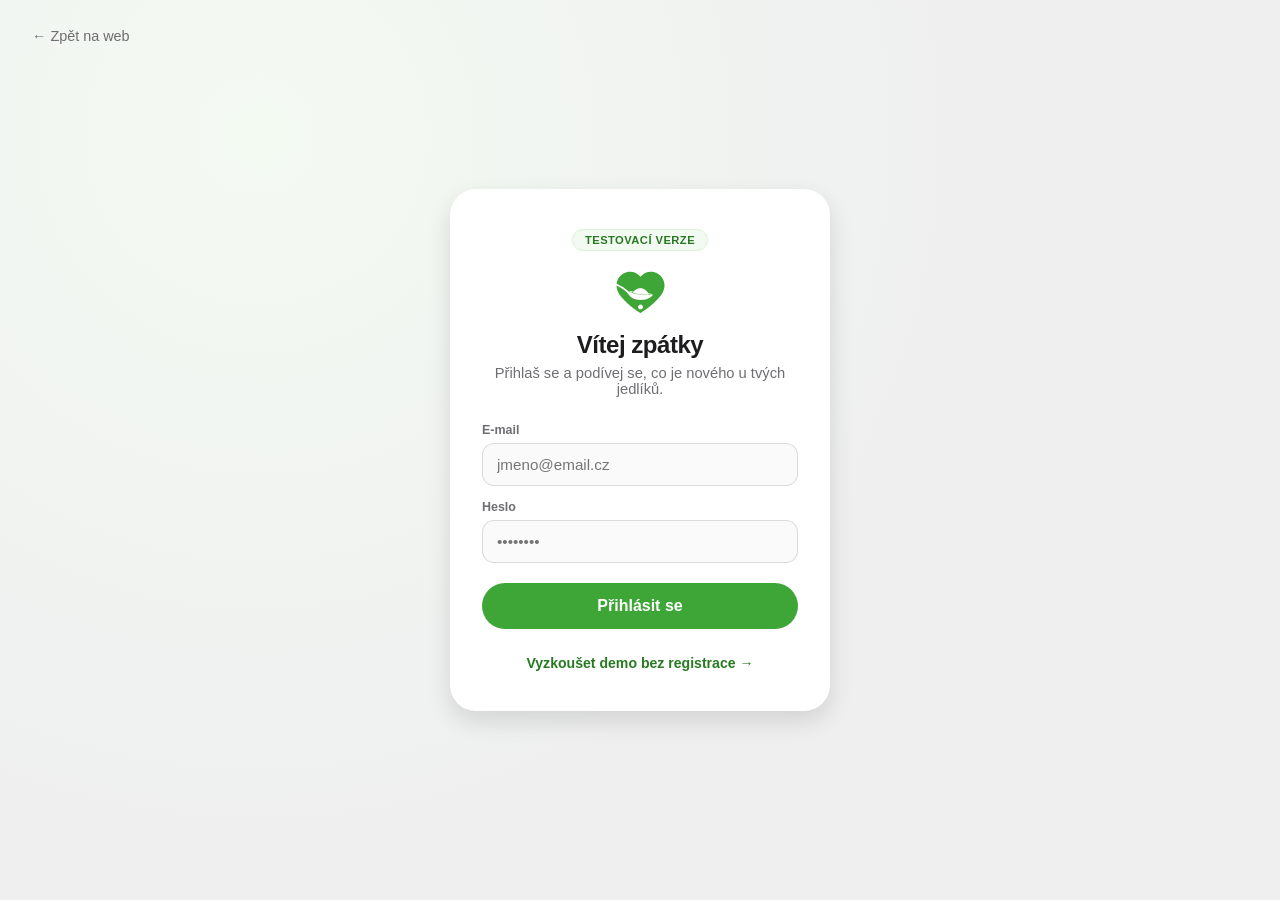
==== app/index.html @ 66dc771c "Add a left rail with Recepty and Kde jíme to the home page On screens 980px and wider, the feed view" ====
<!DOCTYPE html>
<html lang="cs">
<head>
<meta charset="UTF-8">
<meta name="viewport" content="width=device-width, initial-scale=1.0">
<title>viginis app — Demo</title>
<meta name="robots" content="noindex, nofollow">
<link rel="icon" type="image/svg+xml" href="../assets/img/logo-icon.svg">
<link rel="stylesheet" href="style.css?v=15">
</head>
<body>

<!-- ================= LOGIN ================= -->
<div class="login-screen" id="loginScreen">
  <a href="../" class="login-back">← Zpět na web</a>
  <div class="login-card">
    <span class="login-badge">Testovací verze</span>
    <img class="login-logo" src="../assets/img/logo-icon.svg" width="52" height="46" alt="">
    <h1>Vítej zpátky</h1>
    <p class="login-lead">Přihlaš se a podívej se, co je nového u tvých jedlíků.</p>

    <form id="loginForm" class="login-form">
      <label class="login-field">
        <span>E-mail</span>
        <input type="email" name="email" placeholder="jmeno@email.cz" autocomplete="email">
      </label>
      <label class="login-field">
        <span>Heslo</span>
        <input type="password" name="password" placeholder="••••••••" autocomplete="current-password">
      </label>
      <button type="submit" class="btn btn-primary login-submit">Přihlásit se</button>
    </form>

    <button type="button" class="login-demo" id="demoLoginBtn">Vyzkoušet demo bez registrace →</button>
  </div>
</div>

<!-- ================= APP SHELL ================= -->
<div class="app-shell" id="appShell" data-view="feed" hidden>

  <header class="app-top">
    <div class="app-top-inner">
      <div class="app-top-brand">
        <img src="../assets/img/logo-icon.svg" width="24" height="24" alt="">
      </div>

      <label class="search-bar search-bar--top">
        <svg viewBox="0 0 24 24" fill="none"><circle cx="11" cy="11" r="7" stroke="currentColor" stroke-width="1.6"/><path d="M20 20l-3.2-3.2" stroke="currentColor" stroke-width="1.6" stroke-linecap="round"/></svg>
        <input type="text" placeholder="Hledat">
      </label>

      <nav class="app-dock" aria-label="Hlavní navigace appky">
        <button type="button" class="app-nav-btn is-active" data-view="feed" aria-label="Příběhy">
          <svg viewBox="0 0 24 24" fill="none"><path d="M4 11.5L12 4l8 7.5" stroke="currentColor" stroke-width="1.8" stroke-linecap="round" stroke-linejoin="round"/><path d="M6 10v9a1 1 0 0 0 1 1h10a1 1 0 0 0 1-1v-9" stroke="currentColor" stroke-width="1.8" stroke-linejoin="round"/></svg>
          <span class="app-nav-btn-bar"></span>
        </button>
        <button type="button" class="app-nav-btn" data-view="groups" aria-label="Skupiny">
          <svg viewBox="0 0 24 24" fill="none"><circle cx="9" cy="9" r="3.3" stroke="currentColor" stroke-width="1.8"/><circle cx="17" cy="10.5" r="2.6" stroke="currentColor" stroke-width="1.8"/><path d="M2.8 20c0-3.6 2.7-6 6.2-6s6.2 2.4 6.2 6" stroke="currentColor" stroke-width="1.8" stroke-linecap="round"/><path d="M15.5 14.3c2.6.2 4.7 2.3 4.7 5.2" stroke="currentColor" stroke-width="1.8" stroke-linecap="round"/></svg>
          <span class="app-nav-btn-bar"></span>
        </button>
        <button type="button" class="app-nav-btn" data-view="recipes" aria-label="Recepty">
          <svg viewBox="0 0 24 24" fill="none"><path d="M12 6.5c-1.6-1.3-4-2-7-2v13c3 0 5.4.7 7 2 1.6-1.3 4-2 7-2v-13c-3 0-5.4.7-7 2z" stroke="currentColor" stroke-width="1.8" stroke-linejoin="round"/></svg>
          <span class="app-nav-btn-bar"></span>
        </button>
      </nav>

      <div class="app-top-actions">
        <button type="button" class="app-top-icon" id="moreToggle" aria-label="Další" aria-expanded="false">
          <svg viewBox="0 0 24 24" fill="none"><rect x="4" y="4" width="6" height="6" rx="1.5" fill="currentColor"/><rect x="14" y="4" width="6" height="6" rx="1.5" fill="currentColor"/><rect x="4" y="14" width="6" height="6" rx="1.5" fill="currentColor"/><rect x="14" y="14" width="6" height="6" rx="1.5" fill="currentColor"/></svg>
        </button>
        <button type="button" class="app-top-icon" data-view="notifications" aria-label="Oznámení">
          <svg viewBox="0 0 24 24" fill="none"><path d="M12 3.5l2.6 5.6 6.1.7-4.5 4.2 1.2 6-5.4-3-5.4 3 1.2-6-4.5-4.2 6.1-.7z" stroke="currentColor" stroke-width="1.8" stroke-linejoin="round"/></svg>
          <span class="app-top-badge">3</span>
        </button>
        <div class="app-top-profile">
          <button type="button" class="app-top-avatar" id="profileToggle" aria-label="Profil" aria-expanded="false">ZK</button>
          <div class="app-top-dropdown" id="profileDropdown">
            <a href="../">← Zpět na web</a>
            <button type="button" id="logoutBtn">Odhlásit se</button>
          </div>
        </div>
      </div>
    </div>
  </header>

  <aside class="home-side" aria-label="Zkratky">
    <button type="button" class="side-link" data-goto="recipes">
      <span class="side-link-icon"><svg viewBox="0 0 24 24" fill="none"><path d="M12 6.5c-1.6-1.3-4-2-7-2v13c3 0 5.4.7 7 2 1.6-1.3 4-2 7-2v-13c-3 0-5.4.7-7 2z" stroke="currentColor" stroke-width="1.8" stroke-linejoin="round"/></svg></span>
      Recepty
    </button>
    <button type="button" class="side-link" data-goto="map">
      <span class="side-link-icon"><svg viewBox="0 0 24 24" fill="none"><path d="M12 21s-7-4.5-7-11a7 7 0 0 1 14 0c0 6.5-7 11-7 11z" stroke="currentColor" stroke-width="1.8" stroke-linejoin="round"/><circle cx="12" cy="10" r="2.5" stroke="currentColor" stroke-width="1.8"/></svg></span>
      Kde jíme
    </button>
  </aside>

  <main class="app-main">

    <!-- ---------------- PŘÍBĚHY (FEED) ---------------- -->
    <section class="app-view is-active" data-view="feed" aria-label="Příběhy">

      <article class="post">
        <header class="post-head">
          <span class="avatar" style="--h:150">FV</span>
          <div class="post-head-info">
            <strong>František Vopěnka</strong>
            <div class="post-stars" aria-hidden="true">★★★★<span class="dim">★</span></div>
          </div>
          <span class="post-meta">
            <span class="post-time">včera 17:39</span>
            <span class="post-tag">večeře</span>
          </span>
        </header>
        <div class="post-ai-lines">
          <p><span class="ai-badge">AI</span> Na talíři jsou dva smažené rybí filety s bramborovou kaší posypanou petrželkou.</p>
          <p><span class="ai-badge">AI</span> Řecký salát s cherry rajčaty, okurkou, paprikou, červenou cibulí a fetou.</p>
        </div>
        <div class="post-photos">
          <img src="../assets/img/jidlo_3.webp" alt="Smažené rybí filety s bramborovou kaší">
          <img src="../assets/img/jidlo_6.webp" alt="Řecký salát s cherry rajčaty a fetou">
        </div>
        <div class="post-hashtags">
          <span>#doma</span>
          <span>#práce</span>
        </div>
        <footer class="post-foot">
          <div class="post-reactions">
            <button type="button" class="react-btn" data-react="like" aria-label="Líbí se mi">👍</button>
            <button type="button" class="react-btn" data-react="love" aria-label="Miluji to">❤️</button>
            <button type="button" class="react-btn" data-react="smile" aria-label="Skvělé">🙂</button>
          </div>
          <div class="post-stars" aria-hidden="true">★★★★<span class="dim">★</span></div>
          <span class="post-comment-link">bez komentáře</span>
        </footer>
      </article>

      <article class="post">
        <header class="post-head">
          <span class="avatar" style="--h:20">ZK</span>
          <div class="post-head-info">
            <strong>Zdeněk Kolařík</strong>
            <div class="post-stars" aria-hidden="true">★★★★★</div>
          </div>
          <span class="post-meta">
            <span class="post-time">dnes 12:10</span>
            <span class="post-tag">oběd</span>
          </span>
        </header>
        <div class="post-ai-lines">
          <p><span class="ai-badge">AI</span> Salát s pečenou řepou, pomerančem, vepřovou panenkou a fetou.</p>
        </div>
        <div class="post-photos post-photos--single">
          <img src="../assets/img/jidlo_1.webp" alt="Salát s pečenou řepou, pomerančem, vepřovou panenkou a fetou">
        </div>
        <div class="post-hashtags">
          <span>#oběd</span>
          <span>#zdravě</span>
        </div>
        <footer class="post-foot">
          <div class="post-reactions">
            <button type="button" class="react-btn" data-react="like" aria-label="Líbí se mi">👍</button>
            <button type="button" class="react-btn" data-react="love" aria-label="Miluji to">❤️</button>
            <button type="button" class="react-btn" data-react="smile" aria-label="Skvělé">🙂</button>
          </div>
          <div class="post-stars" aria-hidden="true">★★★★★</div>
          <span class="post-comment-link">2 komentáře</span>
        </footer>
      </article>

      <article class="post">
        <header class="post-head">
          <span class="avatar" style="--h:280">AO</span>
          <div class="post-head-info">
            <strong>Alena Oulická</strong>
            <div class="post-stars" aria-hidden="true">★★★★<span class="dim">★</span></div>
          </div>
          <span class="post-meta">
            <span class="post-time">dnes 09:22</span>
            <span class="post-tag">snídaně</span>
          </span>
        </header>
        <div class="post-ai-lines">
          <p><span class="ai-badge">AI</span> Ovesná kaše s čerstvým ovocem a medem.</p>
        </div>
        <div class="post-photos post-photos--single">
          <img src="../assets/img/jidlo_7.webp" alt="Snídaně s vejcem a houbami">
        </div>
        <footer class="post-foot">
          <div class="post-reactions">
            <button type="button" class="react-btn" data-react="like" aria-label="Líbí se mi">👍</button>
            <button type="button" class="react-btn" data-react="love" aria-label="Miluji to">❤️</button>
            <button type="button" class="react-btn" data-react="smile" aria-label="Skvělé">🙂</button>
          </div>
          <div class="post-stars" aria-hidden="true">★★★★<span class="dim">★</span></div>
          <span class="post-comment-link">1 komentář</span>
        </footer>
      </article>

    </section>

    <!-- ---------------- SKUPINY ---------------- -->
    <section class="app-view" data-view="groups" aria-label="Skupiny">

      <div class="subtabs" data-subtabs="groups">
        <button type="button" class="subtab is-active" data-subtab="discover">Objevit</button>
        <button type="button" class="subtab" data-subtab="mine">Moje skupiny</button>
        <button type="button" class="subtab" data-subtab="following">Sleduji</button>
        <button type="button" class="subtab" data-subtab="invites">Pozvánky</button>
      </div>

      <label class="search-bar">
        <svg viewBox="0 0 24 24" fill="none"><circle cx="11" cy="11" r="7" stroke="currentColor" stroke-width="1.6"/><path d="M20 20l-3.2-3.2" stroke="currentColor" stroke-width="1.6" stroke-linecap="round"/></svg>
        <input type="text" placeholder="Hledat">
      </label>

      <div class="group-grid">
        <a href="#" class="group-card" style="--from:#8FD3C7; --to:#4E9F8C;">
          <span class="group-card-title">Dubeč crew</span>
        </a>
        <a href="#" class="group-card" style="--from:#1F3A5F; --to:#0E1F33;">
          <span class="group-card-title">Vývoj</span>
        </a>
      </div>

      <h2 class="section-title">Návrhy skupin<a href="#" class="section-title-link">Zobrazit vše</a></h2>
      <div class="suggest-card" style="--from:#7FC1F0; --to:#F2C94C;">
        <div class="suggest-card-body">
          <strong>Adamová jablka</strong>
          <span><svg viewBox="0 0 24 24" fill="none" width="14" height="14"><circle cx="12" cy="8" r="3.5" stroke="currentColor" stroke-width="1.6"/><path d="M4.5 20c0-4 3.4-6.8 7.5-6.8s7.5 2.8 7.5 6.8" stroke="currentColor" stroke-width="1.6" stroke-linecap="round"/></svg> 3 členové</span>
        </div>
        <div class="suggest-card-actions">
          <button type="button" class="btn btn-secondary btn-xs">Sledovat</button>
          <button type="button" class="btn btn-primary btn-xs">Žádost</button>
        </div>
      </div>

    </section>

    <!-- ---------------- OZNÁMENÍ ---------------- -->
    <section class="app-view" data-view="notifications" aria-label="Oznámení">

      <div class="subtabs">
        <button type="button" class="subtab" data-subtab="all">Vše</button>
        <button type="button" class="subtab is-active" data-subtab="posts">Příspěvky</button>
      </div>

      <ul class="notif-list">
        <li class="notif-item">
          <span class="avatar" style="--h:150">FV</span>
          <div class="notif-body">
            <strong>František Vopěnka</strong>
            <span class="notif-time">včera 17:39</span>
            <span class="notif-text">Přidal novou fotku jídla</span>
          </div>
          <img class="notif-thumb" src="../assets/img/jidlo_6.webp" alt="">
        </li>
        <li class="notif-item">
          <span class="avatar" style="--h:20">ZK</span>
          <div class="notif-body">
            <strong>Zdeněk Kolařík</strong>
            <span class="notif-time">dnes 12:10</span>
            <span class="notif-text">Ohodnotil tvůj recept</span>
          </div>
          <img class="notif-thumb" src="../assets/img/jidlo_1.webp" alt="">
        </li>
        <li class="notif-item">
          <span class="avatar" style="--h:280">AO</span>
          <div class="notif-body">
            <strong>Alena Oulická</strong>
            <span class="notif-time">dnes 09:22</span>
            <span class="notif-text">Okomentovala tvůj příspěvek</span>
          </div>
          <img class="notif-thumb" src="../assets/img/jidlo_7.webp" alt="">
        </li>
      </ul>

    </section>

    <!-- ---------------- RECEPTY ---------------- -->
    <section class="app-view" data-view="recipes" aria-label="Recepty">

      <div class="subtabs">
        <button type="button" class="subtab is-active" data-subtab="categories">Kategorie</button>
        <button type="button" class="subtab" data-subtab="discover">Objevit recepty</button>
        <button type="button" class="subtab" data-subtab="favorites">Oblíbené</button>
      </div>

      <label class="search-bar">
        <svg viewBox="0 0 24 24" fill="none"><circle cx="11" cy="11" r="7" stroke="currentColor" stroke-width="1.6"/><path d="M20 20l-3.2-3.2" stroke="currentColor" stroke-width="1.6" stroke-linecap="round"/></svg>
        <input type="text" placeholder="Hledat recepty">
        <span class="search-bar-filter"><svg viewBox="0 0 24 24" fill="none" width="16" height="16"><path d="M4 6h16M8 12h8M11 18h2" stroke="currentColor" stroke-width="1.6" stroke-linecap="round"/></svg></span>
      </label>

      <h2 class="section-title">Dnešní výběr</h2>
      <div class="recipe-feature">
        <img src="../assets/img/jidlo_8.webp" alt="Pečené kotlety s jablky a brusinkami">
        <div class="recipe-feature-body">
          <strong>Kotlety s jablky</strong>
          <span>320 kcal · 25 min</span>
          <div class="post-stars" aria-hidden="true"><span class="dim">★★★★★</span> (0×)</div>
        </div>
        <button type="button" class="recipe-bookmark" aria-label="Uložit recept">
          <svg viewBox="0 0 24 24" fill="none"><path d="M6 3.5h12v17l-6-4-6 4v-17z" stroke="currentColor" stroke-width="1.6" stroke-linejoin="round"/></svg>
        </button>
      </div>

      <h2 class="section-title">Recepty podle kategorií</h2>
      <div class="cat-grid">
        <a href="#" class="cat-card">
          <img src="../assets/img/jidlo_9.webp" alt="">
          <span class="cat-card-label">Svačina<small>4</small></span>
        </a>
        <a href="#" class="cat-card">
          <img src="../assets/img/jidlo_7.webp" alt="">
          <span class="cat-card-label">Snídaně<small>224</small></span>
        </a>
        <a href="#" class="cat-card">
          <img src="../assets/img/jidlo_4.webp" alt="">
          <span class="cat-card-label">Oběd<small>318</small></span>
        </a>
        <a href="#" class="cat-card">
          <img src="../assets/img/jidlo_3.webp" alt="">
          <span class="cat-card-label">Večeře<small>276</small></span>
        </a>
      </div>

    </section>

    <!-- ---------------- KDE JÍME (MAPA) ---------------- -->
    <section class="app-view" data-view="map" aria-label="Kde jíme">
      <div class="map-mock">
        <div class="map-mock-controls">
          <button type="button" class="map-ctrl" aria-label="Filtry"><svg viewBox="0 0 24 24" fill="none"><path d="M4 6h16M8 12h8M11 18h2" stroke="currentColor" stroke-width="1.6" stroke-linecap="round"/></svg></button>
          <button type="button" class="map-ctrl" aria-label="Vrstvy"><svg viewBox="0 0 24 24" fill="none"><path d="M12 3l9 5-9 5-9-5 9-5z" stroke="currentColor" stroke-width="1.6" stroke-linejoin="round"/><path d="M3 13l9 5 9-5" stroke="currentColor" stroke-width="1.6" stroke-linejoin="round"/></svg></button>
          <button type="button" class="map-ctrl" aria-label="Profil"><svg viewBox="0 0 24 24" fill="none"><circle cx="12" cy="8" r="3.5" stroke="currentColor" stroke-width="1.6"/><path d="M4.5 20c0-4 3.4-6.8 7.5-6.8s7.5 2.8 7.5 6.8" stroke="currentColor" stroke-width="1.6" stroke-linecap="round"/></svg></button>
        </div>
        <div class="map-pin" style="top:20%; left:12%;">
          <img src="../assets/img/jidlo_1.webp" alt="">
          <span class="map-pin-badge">FV</span>
        </div>
        <div class="map-pin map-pin--lg" style="top:46%; left:52%;">
          <img src="../assets/img/jidlo_3.webp" alt="">
          <span class="map-pin-badge map-pin-badge--count">26</span>
        </div>
        <div class="map-pin" style="top:44%; left:78%;">
          <img src="../assets/img/jidlo_8.webp" alt="">
          <span class="map-pin-badge map-pin-badge--count">6</span>
        </div>
        <div class="map-pin" style="top:62%; left:28%;">
          <img src="../assets/img/jidlo_9.webp" alt="">
          <span class="map-pin-badge map-pin-badge--count">2</span>
        </div>
      </div>
    </section>

    <!-- ---------------- KATEGORIE ---------------- -->
    <section class="app-view" data-view="categories" aria-label="Kategorie">
      <h2 class="section-title">Všechny kategorie</h2>
      <div class="cat-grid">
        <a href="#" class="cat-card"><img src="../assets/img/jidlo_9.webp" alt=""><span class="cat-card-label">Svačina<small>4</small></span></a>
        <a href="#" class="cat-card"><img src="../assets/img/jidlo_7.webp" alt=""><span class="cat-card-label">Snídaně<small>224</small></span></a>
        <a href="#" class="cat-card"><img src="../assets/img/jidlo_4.webp" alt=""><span class="cat-card-label">Oběd<small>318</small></span></a>
        <a href="#" class="cat-card"><img src="../assets/img/jidlo_3.webp" alt=""><span class="cat-card-label">Večeře<small>276</small></span></a>
        <a href="#" class="cat-card"><img src="../assets/img/jidlo_2.webp" alt=""><span class="cat-card-label">Street food<small>92</small></span></a>
        <a href="#" class="cat-card"><img src="../assets/img/jidlo_6.webp" alt=""><span class="cat-card-label">Saláty<small>140</small></span></a>
      </div>
    </section>

    <!-- ---------------- NÁKUPNÍ SEZNAM ---------------- -->
    <section class="app-view" data-view="shopping" aria-label="Nákupní seznam">
      <h2 class="section-title">Nákupní seznam</h2>
      <ul class="check-list">
        <li class="check-item"><label><input type="checkbox"><span>Losos</span></label><em>1 ks</em></li>
        <li class="check-item"><label><input type="checkbox"><span>Špenát</span></label><em>150 g</em></li>
        <li class="check-item"><label><input type="checkbox" checked><span>Citrón</span></label><em>2 ks</em></li>
        <li class="check-item"><label><input type="checkbox"><span>Cherry rajčata</span></label><em>250 g</em></li>
        <li class="check-item"><label><input type="checkbox" checked><span>Feta</span></label><em>200 g</em></li>
      </ul>
    </section>

    <!-- ---------------- SOUKROMÍ ---------------- -->
    <section class="app-view" data-view="privacy" aria-label="Soukromí">
      <h2 class="section-title">Soukromí</h2>
      <ul class="settings-list">
        <li><span>Kdo vidí moje příspěvky</span><em>Přátelé</em></li>
        <li><span>Kdo mě může pozvat do skupiny</span><em>Všichni</em></li>
        <li><span>Zobrazovat polohu u příspěvků</span><em>Zapnuto</em></li>
        <li><span>Blokovaní uživatelé</span><em>0</em></li>
      </ul>
    </section>

  </main>

  <!-- ---------------- MORE DRAWER ---------------- -->
  <div class="drawer-backdrop" id="drawerBackdrop"></div>
  <div class="more-drawer" id="moreDrawer">
    <label class="search-bar search-bar--drawer">
      <svg viewBox="0 0 24 24" fill="none"><circle cx="11" cy="11" r="7" stroke="currentColor" stroke-width="1.6"/><path d="M20 20l-3.2-3.2" stroke="currentColor" stroke-width="1.6" stroke-linecap="round"/></svg>
      <input type="text" placeholder="Hledat na viginis">
    </label>
    <a href="#" class="drawer-profile">
      <span class="drawer-profile-avatar"><img src="../assets/img/logo-icon.svg" alt=""></span>
      <strong>Zdeněk Kolařík</strong>
      <svg viewBox="0 0 24 24" fill="none" width="18" height="18"><path d="M9 5l7 7-7 7" stroke="currentColor" stroke-width="1.8" stroke-linecap="round" stroke-linejoin="round"/></svg>
    </a>
    <div class="drawer-grid">
      <button type="button" class="drawer-tile" data-goto="recipes">
        <span class="drawer-tile-icon"><svg viewBox="0 0 24 24" fill="none"><path d="M12 6.5c-1.6-1.3-4-2-7-2v13c3 0 5.4.7 7 2 1.6-1.3 4-2 7-2v-13c-3 0-5.4.7-7 2z" stroke="currentColor" stroke-width="1.6" stroke-linejoin="round"/></svg></span>
        Recepty
      </button>
      <button type="button" class="drawer-tile" data-goto="shopping">
        <span class="drawer-tile-icon">
          <svg viewBox="0 0 24 24" fill="none"><path d="M4 5h2l1.7 10.2a2 2 0 0 0 2 1.8h7.6a2 2 0 0 0 2-1.6L20.5 8H7" stroke="currentColor" stroke-width="1.6" stroke-linecap="round" stroke-linejoin="round"/><circle cx="9.5" cy="20" r="1.3" fill="currentColor" stroke="none"/><circle cx="17" cy="20" r="1.3" fill="currentColor" stroke="none"/></svg>
          <span class="drawer-tile-badge">2</span>
        </span>
        Nákupní seznam
      </button>
      <button type="button" class="drawer-tile" data-goto="categories">
        <span class="drawer-tile-icon"><svg viewBox="0 0 24 24" fill="none"><rect x="3" y="9.5" width="18" height="11" rx="1.5" stroke="currentColor" stroke-width="1.6"/><path d="M3 9.5l3.5-5h11l3.5 5" stroke="currentColor" stroke-width="1.6" stroke-linejoin="round"/></svg></span>
        Kategorie
      </button>
      <button type="button" class="drawer-tile" data-goto="map">
        <span class="drawer-tile-icon"><svg viewBox="0 0 24 24" fill="none"><path d="M12 21s-7-4.5-7-11a7 7 0 0 1 14 0c0 6.5-7 11-7 11z" stroke="currentColor" stroke-width="1.6" stroke-linejoin="round"/><circle cx="12" cy="10" r="2.5" stroke="currentColor" stroke-width="1.6"/></svg></span>
        Kde jíme
      </button>
      <button type="button" class="drawer-tile" data-goto="privacy">
        <span class="drawer-tile-icon"><svg viewBox="0 0 24 24" fill="none"><rect x="5" y="11" width="14" height="9" rx="1.5" stroke="currentColor" stroke-width="1.6"/><path d="M8 11V8a4 4 0 0 1 8 0" stroke="currentColor" stroke-width="1.6" stroke-linecap="round"/></svg></span>
        Soukromí
      </button>
      <a href="#" class="drawer-tile drawer-tile--plan">
        <span class="drawer-tile-icon"><svg viewBox="0 0 24 24" fill="none"><path d="M12 2l3 5h5l-4 4 1.5 7L12 15l-5.5 3L8 11 4 7h5l3-5z" stroke="currentColor" stroke-width="1.4" stroke-linejoin="round"/></svg></span>
        <strong>Roční plán</strong>
        automaticky se obnovuje
      </a>
    </div>
  </div>

  <div class="toast" id="toast"></div>

</div>

<script src="main.js?v=5"></script>
</body>
</html>
---- app/style.css ----
/* =========================================================
   viginis app — testovací web-app nadstavba (demo)
   Sdílí brand paletu s hlavním webem (assets/css/style.css).
   ========================================================= */

:root{
  --brand: #3EA636;
  --brand-600: #349A2C;
  --brand-700: #277A21;
  --brand-900: #163A14;
  --brand-light: #DBEFDA;
  --brand-tint: #F3FAF2;

  --ink: #1D1D1F;
  --ink-soft: #333335;
  --ink-muted: #6E6E73;
  --ink-faint: #86868B;

  --app-bg: #EFEFF0;
  --surface: #FFFFFF;

  --radius-sm: 12px;
  --radius-md: 18px;
  --radius-lg: 26px;
  --radius-pill: 980px;

  --shadow-sm: 0 1px 3px rgba(0,0,0,.08);
  --shadow-md: 0 10px 24px rgba(0,0,0,.12);

  --font-sans: -apple-system, BlinkMacSystemFont, "SF Pro Display", "SF Pro Text", "Segoe UI", Roboto, Helvetica, Arial, sans-serif;
}

*, *::before, *::after{ box-sizing: border-box; }
[hidden]{ display: none !important; }
html{ -webkit-text-size-adjust: 100%; }
body{
  margin: 0;
  font-family: var(--font-sans);
  color: var(--ink-soft);
  background: var(--app-bg);
  -webkit-font-smoothing: antialiased;
}
img{ max-width: 100%; display: block; }
button{ font: inherit; }
input{ font: inherit; }
ul{ list-style: none; margin: 0; padding: 0; }
a{ color: inherit; text-decoration: none; }

/* ---------- shared buttons ---------- */
.btn{
  display: inline-flex;
  align-items: center;
  justify-content: center;
  gap: 8px;
  font-weight: 600;
  padding: 13px 22px;
  border-radius: var(--radius-pill);
  border: 1px solid transparent;
  cursor: pointer;
  transition: transform .15s ease, background .15s ease, border-color .15s ease;
}
.btn-primary{ background: var(--brand); color: #fff; }
.btn-primary:hover{ background: var(--brand-600); }
.btn-secondary{ background: #fff; color: var(--brand-700); border-color: var(--brand-light); }
.btn-secondary:hover{ background: var(--brand-tint); }
.btn-xs{ padding: 7px 16px; font-size: .82rem; }
.btn:active{ transform: scale(.97); }

/* =========================================================
   LOGIN
   ========================================================= */
.login-screen{
  min-height: 100vh;
  min-height: 100dvh;
  display: flex;
  align-items: center;
  justify-content: center;
  padding: 24px;
  background: radial-gradient(circle at 20% 15%, var(--brand-tint), var(--app-bg) 55%);
  position: relative;
}
.login-back{
  position: absolute;
  top: 20px;
  left: 20px;
  font-size: .9rem;
  color: var(--ink-muted);
  padding: 8px 12px;
}
.login-back:hover{ color: var(--brand-700); }
.login-card{
  width: 100%;
  max-width: 380px;
  background: var(--surface);
  border-radius: var(--radius-lg);
  box-shadow: var(--shadow-md);
  padding: 40px 32px 32px;
  text-align: center;
}
.login-badge{
  display: inline-block;
  font-size: .7rem;
  font-weight: 700;
  letter-spacing: .04em;
  text-transform: uppercase;
  color: var(--brand-700);
  background: var(--brand-tint);
  border: 1px solid var(--brand-light);
  border-radius: var(--radius-pill);
  padding: 4px 12px;
  margin-bottom: 18px;
}
.login-logo{ display: block; margin: 0 auto 16px; }
.login-card h1{ font-size: 1.5rem; font-weight: 700; letter-spacing: -.02em; margin: 0 0 6px; color: var(--ink); }
.login-lead{ color: var(--ink-muted); font-size: .92rem; margin: 0 0 26px; }
.login-form{ display: flex; flex-direction: column; gap: 14px; text-align: left; }
.login-field{ display: flex; flex-direction: column; gap: 6px; }
.login-field span{ font-size: .78rem; font-weight: 600; color: var(--ink-muted); }
.login-field input{
  border: 1px solid rgba(0,0,0,.12);
  border-radius: var(--radius-sm);
  padding: 12px 14px;
  font-size: .95rem;
  background: #FAFAFA;
  outline: none;
  transition: border-color .15s ease, background .15s ease;
}
.login-field input:focus{ border-color: var(--brand); background: #fff; }
.login-submit{ width: 100%; margin-top: 6px; padding: 13px; }
.login-demo{
  display: block;
  width: 100%;
  margin-top: 18px;
  background: none;
  border: none;
  color: var(--brand-700);
  font-weight: 600;
  font-size: .88rem;
  cursor: pointer;
  padding: 8px;
}
.login-demo:hover{ text-decoration: underline; }

/* =========================================================
   APP SHELL
   ========================================================= */
.app-shell{
  min-height: 100vh;
  min-height: 100dvh;
  display: flex;
  flex-direction: column;
}

.app-top{
  position: sticky;
  top: 0;
  z-index: 40;
  min-height: 64px;
  flex-shrink: 0;
  padding: 10px 16px;
  background: rgba(255,255,255,.85);
  backdrop-filter: blur(20px) saturate(180%);
  border-bottom: 1px solid rgba(0,0,0,.05);
}
.app-top-inner{
  max-width: 720px;
  margin: 0 auto;
  display: flex;
  align-items: center;
  gap: 14px;
}
.app-top-brand{ display: flex; align-items: center; flex-shrink: 0; opacity: .9; }

.search-bar--top{
  flex: 1 1 auto;
  min-width: 0;
  max-width: 300px;
  margin: 0;
  padding: 9px 14px;
  background: var(--app-bg);
  border: 1px solid transparent;
  color: var(--ink-faint);
  transition: background .15s ease, border-color .15s ease, box-shadow .15s ease;
}
.search-bar--top:hover{ background: #E6E6E8; }
.search-bar--top:focus-within{ background: var(--surface); border-color: var(--brand); box-shadow: 0 0 0 3px var(--brand-tint); }
.search-bar--top svg{ width: 16px; height: 16px; }
.search-bar--top input{ font-size: .85rem; }

/* ---------- dock, relocated into the top bar ---------- */
.app-dock{
  display: flex;
  align-items: center;
  gap: 6px;
  flex-shrink: 0;
}

.app-top-actions{ display: flex; align-items: center; gap: 6px; flex-shrink: 0; margin-left: auto; }
.app-top-icon{
  position: relative;
  width: 38px; height: 38px;
  display: flex; align-items: center; justify-content: center;
  border: none; border-radius: 50%; cursor: pointer;
  background: none; color: var(--ink-muted);
  transition: background .15s ease, color .15s ease;
}
.app-top-icon svg{ width: 18px; height: 18px; }
.app-top-icon:hover{ background: var(--app-bg); color: var(--ink-soft); }
.app-top-icon[aria-expanded="true"]{ background: var(--brand); color: #fff; }
.app-top-badge{
  position: absolute; top: 2px; right: 2px;
  min-width: 15px; height: 15px; padding: 0 4px;
  border-radius: 999px; background: #E4483F; color: #fff;
  font-size: .58rem; font-weight: 700;
  display: flex; align-items: center; justify-content: center;
  border: 2px solid var(--surface);
}
.app-top-profile{ position: relative; margin-left: 4px; }
.app-top-avatar{
  width: 32px; height: 32px; border-radius: 50%;
  border: none; cursor: pointer;
  background: linear-gradient(150deg, var(--brand), var(--brand-700));
  color: #fff;
  font-size: .68rem; font-weight: 700;
  display: flex; align-items: center; justify-content: center;
  transition: transform .15s ease;
}
.app-top-avatar:hover{ transform: scale(1.05); }
.app-top-dropdown{
  position: absolute; top: calc(100% + 10px); right: 0;
  min-width: 190px;
  background: var(--surface);
  border-radius: var(--radius-md);
  box-shadow: var(--shadow-md);
  padding: 8px;
  display: flex; flex-direction: column; gap: 2px;
  opacity: 0; visibility: hidden; transform: translateY(-6px);
  transition: opacity .18s ease, transform .18s ease, visibility .18s;
}
.app-top-dropdown.is-open{ opacity: 1; visibility: visible; transform: translateY(0); }
.app-top-dropdown a, .app-top-dropdown button{
  display: block; width: 100%; text-align: left;
  border: none; background: none; cursor: pointer;
  padding: 11px 12px; border-radius: var(--radius-sm);
  font-size: .88rem; font-weight: 600; color: var(--ink);
}
.app-top-dropdown a:hover, .app-top-dropdown button:hover{ background: var(--app-bg); }

.app-main{
  flex: 1;
  width: 100%;
  max-width: 560px;
  margin: 0 auto;
  padding: 16px 12px 24px;
}
.app-view{ display: none; }
.app-view.is-active{ display: block; animation: view-in .25s ease; }
@keyframes view-in{ from{ opacity: 0; transform: translateY(6px); } to{ opacity: 1; transform: translateY(0); } }

/* ---------- shared bits ---------- */
.avatar{
  --h: 150;
  width: 40px; height: 40px; flex-shrink: 0;
  border-radius: 50%;
  display: flex; align-items: center; justify-content: center;
  font-size: .72rem; font-weight: 700; color: #fff;
  background: hsl(var(--h) 45% 45%);
}
.section-title{
  display: flex; align-items: center; justify-content: space-between;
  font-size: 1.05rem; font-weight: 700; color: var(--ink);
  margin: 22px 4px 12px;
}
.section-title-link{ font-size: .82rem; font-weight: 600; color: var(--brand-700); }
.search-bar{
  display: flex; align-items: center; gap: 10px;
  background: #E4E4E6; border-radius: var(--radius-pill);
  padding: 11px 16px; margin: 4px 4px 14px;
  color: var(--ink-faint);
}
.search-bar svg{ width: 18px; height: 18px; flex-shrink: 0; }
.search-bar input{ flex: 1; border: none; background: none; outline: none; font-size: .92rem; color: var(--ink); }
.search-bar input::placeholder{ color: var(--ink-faint); }
.search-bar-filter{ display: flex; color: var(--ink-muted); }

.subtabs{ display: flex; gap: 6px; padding: 4px; margin: 4px 4px 14px; overflow-x: auto; }
.subtab{
  flex-shrink: 0;
  border: none; background: none; cursor: pointer;
  padding: 9px 16px; border-radius: var(--radius-pill);
  font-size: .86rem; font-weight: 600; color: var(--ink-muted);
}
.subtab.is-active{ background: var(--brand); color: #fff; }

/* ---------- feed / posts ---------- */
.post{
  background: var(--surface);
  border-radius: var(--radius-md);
  box-shadow: var(--shadow-sm);
  margin-bottom: 14px;
  overflow: hidden;
}
.post-head{ display: flex; align-items: center; gap: 12px; padding: 14px 16px 10px; }
.post-head-info{ flex: 1; min-width: 0; }
.post-head-info strong{ display: block; font-size: .95rem; color: var(--ink); }
.post-stars{ color: var(--brand); font-size: .78rem; letter-spacing: 1px; }
.post-stars .dim{ color: #D8D8DA; }
.post-meta{ display: flex; flex-direction: column; align-items: flex-end; gap: 4px; }
.post-time{ font-size: .72rem; color: var(--ink-faint); }
.post-tag{ font-size: .68rem; font-weight: 700; text-transform: uppercase; letter-spacing: .03em; color: var(--brand-700); background: var(--brand-tint); padding: 2px 8px; border-radius: var(--radius-pill); }
.post-ai-lines{ padding: 0 16px 10px; }
.post-ai-lines p{ margin: 0 0 6px; font-size: .88rem; color: var(--ink-soft); display: flex; gap: 8px; }
.ai-badge{ flex-shrink: 0; background: var(--ink); color: #fff; font-size: .6rem; font-weight: 700; border-radius: 5px; padding: 2px 5px; height: fit-content; }
.post-photos{ display: grid; grid-template-columns: 1fr 1fr; gap: 2px; }
.post-photos--single{ grid-template-columns: 1fr; }
.post-photos img{ width: 100%; aspect-ratio: 1; object-fit: cover; }
.post-hashtags{ display: flex; gap: 8px; padding: 10px 16px 0; }
.post-hashtags span{ font-size: .78rem; font-weight: 600; color: var(--ink-muted); background: var(--app-bg); padding: 4px 10px; border-radius: var(--radius-pill); }
.post-foot{ display: flex; align-items: center; gap: 12px; padding: 12px 16px 14px; }
.post-reactions{ display: flex; gap: 4px; }
.react-btn{
  border: none; background: none; cursor: pointer;
  font-size: 1.1rem; line-height: 1; padding: 6px;
  border-radius: 50%; transition: transform .15s ease, background .15s ease;
}
.react-btn:hover{ background: var(--app-bg); }
.react-btn.is-picked{ background: var(--brand-tint); transform: scale(1.15); }
.post-comment-link{ margin-left: auto; font-size: .78rem; color: var(--ink-faint); }

/* ---------- groups ---------- */
.group-grid{ display: grid; grid-template-columns: 1fr 1fr; gap: 10px; margin-bottom: 6px; }
.group-card{
  position: relative;
  aspect-ratio: 4/3;
  border-radius: var(--radius-md);
  overflow: hidden;
  background: linear-gradient(150deg, var(--from), var(--to));
  display: flex; align-items: flex-end;
  padding: 12px;
}
.group-card-title{ color: #fff; font-weight: 700; font-size: .98rem; text-shadow: 0 2px 6px rgba(0,0,0,.3); }
.suggest-card{
  border-radius: var(--radius-md);
  overflow: hidden;
  background: linear-gradient(150deg, var(--from), var(--to));
  padding: 60px 16px 16px;
  position: relative;
}
.suggest-card-body{ display: flex; flex-direction: column; gap: 4px; color: #fff; margin-bottom: 14px; }
.suggest-card-body strong{ font-size: 1.05rem; text-shadow: 0 2px 6px rgba(0,0,0,.3); }
.suggest-card-body span{ display: flex; align-items: center; gap: 5px; font-size: .8rem; opacity: .95; }
.suggest-card-actions{ display: flex; gap: 8px; }

/* ---------- notifications ---------- */
.notif-list{ background: var(--surface); border-radius: var(--radius-md); overflow: hidden; box-shadow: var(--shadow-sm); }
.notif-item{ display: flex; align-items: center; gap: 12px; padding: 14px 16px; border-bottom: 1px solid var(--app-bg); }
.notif-item:last-child{ border-bottom: none; }
.notif-body{ flex: 1; min-width: 0; display: flex; flex-direction: column; }
.notif-body strong{ font-size: .92rem; color: var(--ink); }
.notif-time{ font-size: .72rem; color: var(--ink-faint); }
.notif-text{ font-size: .85rem; color: var(--ink-muted); margin-top: 2px; }
.notif-thumb{ width: 44px; height: 44px; border-radius: var(--radius-sm); object-fit: cover; flex-shrink: 0; }

/* ---------- recipes ---------- */
.recipe-feature{
  display: flex; align-items: center; gap: 12px;
  background: var(--surface); border-radius: var(--radius-md);
  padding: 10px; box-shadow: var(--shadow-sm); margin-bottom: 6px;
}
.recipe-feature img{ width: 64px; height: 64px; border-radius: var(--radius-sm); object-fit: cover; flex-shrink: 0; }
.recipe-feature-body{ flex: 1; min-width: 0; display: flex; flex-direction: column; gap: 3px; }
.recipe-feature-body strong{ font-size: .95rem; color: var(--ink); }
.recipe-feature-body > span{ font-size: .8rem; color: var(--ink-muted); }
.recipe-bookmark{ border: none; background: var(--app-bg); width: 36px; height: 36px; border-radius: 50%; display: flex; align-items: center; justify-content: center; color: var(--brand-700); cursor: pointer; flex-shrink: 0; }
.recipe-bookmark svg{ width: 16px; height: 16px; }

.cat-grid{ display: grid; grid-template-columns: 1fr 1fr; gap: 10px; }
.cat-card{ position: relative; aspect-ratio: 4/3; border-radius: var(--radius-md); overflow: hidden; }
.cat-card img{ width: 100%; height: 100%; object-fit: cover; }
.cat-card-label{
  position: absolute; inset: auto 0 0 0;
  display: flex; align-items: baseline; justify-content: space-between;
  padding: 10px 12px; color: #fff; font-weight: 700; font-size: .92rem;
  background: linear-gradient(to top, rgba(0,0,0,.55), transparent);
}
.cat-card-label small{ font-weight: 500; font-size: .74rem; opacity: .85; }

/* ---------- map ---------- */
.map-mock{
  position: relative;
  aspect-ratio: 3/4;
  border-radius: var(--radius-md);
  overflow: hidden;
  background:
    radial-gradient(circle at 30% 20%, #CDE8C2, transparent 55%),
    radial-gradient(circle at 75% 65%, #C3E1D8, transparent 50%),
    #DCEFD3;
  box-shadow: var(--shadow-sm);
}
.map-mock::before{
  content: "";
  position: absolute; inset: 0;
  background-image:
    linear-gradient(115deg, transparent 46%, rgba(255,255,255,.55) 47%, rgba(255,255,255,.55) 49%, transparent 50%),
    linear-gradient(70deg, transparent 66%, rgba(255,255,255,.45) 67%, rgba(255,255,255,.45) 68.5%, transparent 69.5%);
}
.map-mock-controls{ position: absolute; top: 12px; right: 12px; z-index: 2; display: flex; flex-direction: column; gap: 8px; }
.map-ctrl{
  width: 38px; height: 38px; border-radius: 50%; border: none;
  background: rgba(255,255,255,.9); box-shadow: var(--shadow-sm);
  display: flex; align-items: center; justify-content: center;
  color: var(--ink-soft); cursor: pointer;
}
.map-ctrl svg{ width: 17px; height: 17px; }
.map-pin{
  position: absolute; z-index: 1;
  width: 64px; height: 64px;
  border-radius: 16px; overflow: hidden;
  border: 3px solid #fff; box-shadow: var(--shadow-md);
}
.map-pin--lg{ width: 84px; height: 84px; }
.map-pin img{ width: 100%; height: 100%; object-fit: cover; }
.map-pin-badge{
  position: absolute; top: -6px; left: -6px;
  min-width: 20px; height: 20px; padding: 0 5px;
  border-radius: 999px; background: var(--brand-700); color: #fff;
  font-size: .62rem; font-weight: 700;
  display: flex; align-items: center; justify-content: center;
  border: 2px solid #fff;
}
.map-pin-badge--count{ background: #D64545; }

/* ---------- shopping / privacy lists ---------- */
.check-list, .settings-list{ background: var(--surface); border-radius: var(--radius-md); overflow: hidden; box-shadow: var(--shadow-sm); }
.check-item{ display: flex; align-items: center; justify-content: space-between; padding: 13px 16px; border-bottom: 1px solid var(--app-bg); font-size: .92rem; }
.check-item:last-child{ border-bottom: none; }
.check-item label{ display: flex; align-items: center; gap: 12px; color: var(--ink); }
.check-item input{ width: 18px; height: 18px; accent-color: var(--brand); }
.check-item em{ font-style: normal; color: var(--ink-faint); font-size: .82rem; }
.settings-list li{ display: flex; align-items: center; justify-content: space-between; padding: 14px 16px; border-bottom: 1px solid var(--app-bg); font-size: .92rem; color: var(--ink); }
.settings-list li:last-child{ border-bottom: none; }
.settings-list em{ font-style: normal; color: var(--brand-700); font-weight: 600; font-size: .84rem; }

/* =========================================================
   DOCK ICONS — FB-style: wide tap targets, icon-color + underline
   for the active item instead of a filled pill
   ========================================================= */
.app-nav-btn{
  position: relative;
  width: 56px; height: 44px;
  display: flex; align-items: center; justify-content: center;
  border: none; cursor: pointer;
  background: none;
  color: var(--ink-muted);
  border-radius: 10px;
  transition: background .15s ease, color .15s ease, transform .15s ease;
}
.app-nav-btn svg{ position: relative; width: 23px; height: 23px; z-index: 1; }
.app-nav-btn-bar{
  position: absolute; left: 50%; bottom: 0;
  width: 32px; height: 3px;
  border-radius: 3px 3px 0 0;
  background: var(--brand);
  transform: translateX(-50%) scaleX(0);
  opacity: 0;
  transition: transform .25s cubic-bezier(.34,1.56,.64,1), opacity .2s ease;
}
.app-nav-btn.is-active{ color: var(--brand); }
.app-nav-btn.is-active .app-nav-btn-bar{ transform: translateX(-50%) scaleX(1); opacity: 1; }
.app-nav-btn:hover:not(.is-active){ background: var(--app-bg); color: var(--ink-soft); }
.app-nav-btn:active{ transform: scale(.96); }

/* ---------- more drawer ---------- */
.drawer-backdrop{
  position: fixed; inset: 0; z-index: 35;
  background: rgba(0,0,0,.35);
  opacity: 0; pointer-events: none;
  transition: opacity .25s ease;
}
.drawer-backdrop.is-open{ opacity: 1; pointer-events: auto; }
.more-drawer{
  position: fixed; left: 0; right: 0; bottom: 0; z-index: 36;
  max-width: 560px; margin: 0 auto;
  background: var(--surface);
  border-radius: 24px 24px 0 0;
  padding: 18px 16px calc(20px + env(safe-area-inset-bottom));
  box-shadow: 0 -10px 30px rgba(0,0,0,.18);
  transform: translateY(105%);
  transition: transform .3s cubic-bezier(.2,.8,.2,1);
}
.more-drawer.is-open{ transform: translateY(0); }
.search-bar--drawer{ background: var(--app-bg); }
.drawer-profile{ display: flex; align-items: center; gap: 12px; padding: 10px 4px 16px; }
.drawer-profile-avatar{ width: 40px; height: 40px; border-radius: 50%; background: var(--ink); display: flex; align-items: center; justify-content: center; overflow: hidden; }
.drawer-profile-avatar img{ width: 24px; height: 24px; }
.drawer-profile strong{ flex: 1; font-size: .95rem; color: var(--ink); }
.drawer-grid{ display: grid; grid-template-columns: repeat(3, 1fr); gap: 10px; }
.drawer-tile{
  position: relative;
  display: flex; flex-direction: column; align-items: center; justify-content: center; gap: 8px;
  background: var(--app-bg); border: none; border-radius: var(--radius-md);
  padding: 18px 8px; text-align: center;
  font-size: .78rem; font-weight: 600; color: var(--ink);
  cursor: pointer;
}
.drawer-tile-icon{ position: relative; color: var(--ink-soft); }
.drawer-tile-icon svg{ width: 24px; height: 24px; }
.drawer-tile-badge{
  position: absolute; top: -6px; right: -10px;
  background: var(--brand); color: #fff; font-size: .62rem; font-weight: 700;
  border-radius: 999px; min-width: 16px; height: 16px; display: flex; align-items: center; justify-content: center;
}
.drawer-tile--plan{
  background: linear-gradient(150deg, #F6E3B4, #EFC97A);
  color: var(--ink);
}
.drawer-tile--plan strong{ font-size: .82rem; }

/* ---------- toast ---------- */
.toast{
  position: fixed;
  left: 50%; bottom: 24px;
  transform: translate(-50%, 12px);
  background: var(--ink);
  color: #fff;
  font-size: .85rem;
  font-weight: 600;
  padding: 11px 20px;
  border-radius: var(--radius-pill);
  box-shadow: var(--shadow-md);
  z-index: 50;
  opacity: 0;
  pointer-events: none;
  transition: opacity .25s ease, transform .25s ease;
}
.toast.is-visible{ opacity: 1; transform: translate(-50%, 0); }

/* ---------- narrow-width top bar (logo + dock + actions in one row) ---------- */
@media (max-width: 480px){
  .app-top{ padding: 8px 10px; }
  .app-top-inner{ gap: 6px; }
  .search-bar--top{ padding: 6px 10px; gap: 6px; }
  .search-bar--top input{ font-size: .8rem; }
  .app-dock{ gap: 2px; }
  .app-nav-btn{ width: 38px; height: 38px; }
  .app-nav-btn svg{ width: 18px; height: 18px; }
  .app-nav-btn-bar{ width: 20px; }
  .app-top-actions{ gap: 4px; }
  .app-top-icon{ width: 34px; height: 34px; }
  .app-top-icon svg{ width: 16px; height: 16px; }
  .app-top-avatar{ width: 30px; height: 30px; font-size: .64rem; }
}

@media (max-width: 380px){
  .search-bar--top input{ display: none; }
  .search-bar--top{ flex: 0 0 auto; padding: 7px; }
}

/* ---------- home left rail (wide screens, feed view only) ---------- */
.home-side{ display: none; }
@media (min-width: 980px){
  .app-shell[data-view="feed"] .home-side{
    display: flex; flex-direction: column; gap: 2px;
    position: fixed; top: 92px;
    left: calc(50% - 280px - 24px - 170px);
    width: 170px; z-index: 5;
  }
}
.side-link{
  display: flex; align-items: center; gap: 12px;
  width: 100%; padding: 8px 10px;
  border: none; background: none; cursor: pointer;
  border-radius: var(--radius-sm);
  font-size: .94rem; font-weight: 600; color: var(--ink);
  text-align: left;
  transition: background .15s ease;
}
.side-link:hover{ background: rgba(0,0,0,.05); }
.side-link-icon{
  width: 36px; height: 36px; flex-shrink: 0;
  display: flex; align-items: center; justify-content: center;
  border-radius: 50%;
  background: var(--brand-light); color: var(--brand-700);
}
.side-link-icon svg{ width: 19px; height: 19px; }
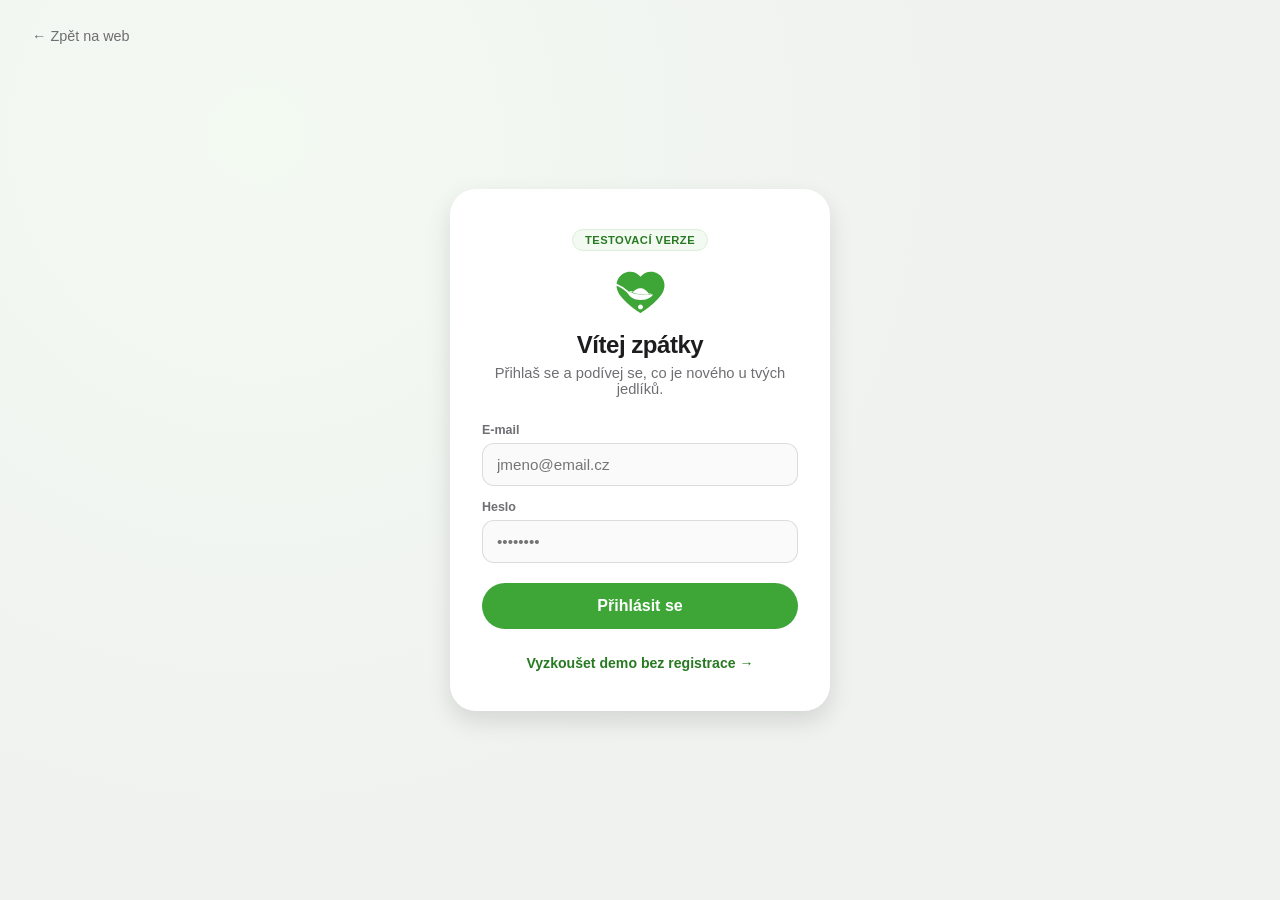
==== commit ef43ce65: "Add iOS-style widgets to the left rail and rework the layout into containers Widgets: the left rail " ====
--- a/app/index.html
+++ b/app/index.html
@@ -6,7 +6,7 @@
 <title>viginis app — Demo</title>
 <meta name="robots" content="noindex, nofollow">
 <link rel="icon" type="image/svg+xml" href="../assets/img/logo-icon.svg">
-<link rel="stylesheet" href="style.css?v=15">
+<link rel="stylesheet" href="style.css?v=23">
 </head>
 <body>
 
@@ -65,8 +65,8 @@
       </nav>
 
       <div class="app-top-actions">
-        <button type="button" class="app-top-icon" id="moreToggle" aria-label="Další" aria-expanded="false">
-          <svg viewBox="0 0 24 24" fill="none"><rect x="4" y="4" width="6" height="6" rx="1.5" fill="currentColor"/><rect x="14" y="4" width="6" height="6" rx="1.5" fill="currentColor"/><rect x="4" y="14" width="6" height="6" rx="1.5" fill="currentColor"/><rect x="14" y="14" width="6" height="6" rx="1.5" fill="currentColor"/></svg>
+        <button type="button" class="app-top-icon" id="moreToggle" aria-label="Menu" aria-haspopup="dialog" aria-controls="moreDrawer" aria-expanded="false">
+          <svg class="burger" viewBox="0 0 24 24" fill="currentColor"><rect x="4" y="6.1" width="16" height="1.9" rx=".95"/><rect x="4" y="11.05" width="16" height="1.9" rx=".95"/><rect x="4" y="16" width="16" height="1.9" rx=".95"/></svg>
         </button>
         <button type="button" class="app-top-icon" data-view="notifications" aria-label="Oznámení">
           <svg viewBox="0 0 24 24" fill="none"><path d="M12 3.5l2.6 5.6 6.1.7-4.5 4.2 1.2 6-5.4-3-5.4 3 1.2-6-4.5-4.2 6.1-.7z" stroke="currentColor" stroke-width="1.8" stroke-linejoin="round"/></svg>
@@ -83,15 +83,132 @@
     </div>
   </header>
 
-  <aside class="home-side" aria-label="Zkratky">
-    <button type="button" class="side-link" data-goto="recipes">
-      <span class="side-link-icon"><svg viewBox="0 0 24 24" fill="none"><path d="M12 6.5c-1.6-1.3-4-2-7-2v13c3 0 5.4.7 7 2 1.6-1.3 4-2 7-2v-13c-3 0-5.4.7-7 2z" stroke="currentColor" stroke-width="1.8" stroke-linejoin="round"/></svg></span>
-      Recepty
-    </button>
-    <button type="button" class="side-link" data-goto="map">
-      <span class="side-link-icon"><svg viewBox="0 0 24 24" fill="none"><path d="M12 21s-7-4.5-7-11a7 7 0 0 1 14 0c0 6.5-7 11-7 11z" stroke="currentColor" stroke-width="1.8" stroke-linejoin="round"/><circle cx="12" cy="10" r="2.5" stroke="currentColor" stroke-width="1.8"/></svg></span>
-      Kde jíme
-    </button>
+  <div class="app-layout">
+  <aside class="widget-rail" id="widgetRail" aria-label="Widgety">
+    <div class="rail-toolbar">
+      <span class="rail-toolbar-title">Widgety</span>
+      <span class="rail-toolbar-actions">
+        <button type="button" class="rail-tool" id="widgetReset" hidden>Výchozí</button>
+        <button type="button" class="rail-tool rail-tool--primary" id="widgetEdit" aria-pressed="false">Upravit</button>
+      </span>
+    </div>
+    <p class="rail-status" id="widgetStatus" role="status" aria-live="polite"></p>
+
+    <article class="widget" data-widget="recipes" data-size="m" aria-label="Recepty">
+      <header class="widget-head">
+        <button type="button" class="widget-grip" aria-label="Přesunout widget Recepty (šipky nahoru a dolů)"><svg viewBox="0 0 24 24" fill="currentColor"><circle cx="9" cy="6" r="1.6"/><circle cx="15" cy="6" r="1.6"/><circle cx="9" cy="12" r="1.6"/><circle cx="15" cy="12" r="1.6"/><circle cx="9" cy="18" r="1.6"/><circle cx="15" cy="18" r="1.6"/></svg></button>
+        <h2>Recepty</h2>
+        <button type="button" class="rail-more" data-goto="recipes">Vše</button>
+        <button type="button" class="widget-remove" aria-label="Skrýt widget Recepty"><svg viewBox="0 0 24 24" fill="none"><path d="M7 7l10 10M17 7L7 17" stroke="currentColor" stroke-width="2" stroke-linecap="round"/></svg></button>
+      </header>
+      <div class="widget-sizes" role="group" aria-label="Velikost widgetu Recepty">
+        <button type="button" data-size="s" aria-pressed="false">S</button>
+        <button type="button" data-size="m" aria-pressed="false">M</button>
+        <button type="button" data-size="l" aria-pressed="false">L</button>
+      </div>
+      <div class="widget-body">
+        <div class="rail-carousel">
+        <div class="rail-track" id="railTrack">
+          <button type="button" class="rail-slide" data-goto="recipes">
+            <img src="../assets/img/jidlo_8.webp" alt="" loading="lazy">
+            <span class="rail-slide-label"><strong>Kotlety s jablky</strong><small>320 kcal · 25 min</small></span>
+          </button>
+          <button type="button" class="rail-slide" data-goto="recipes">
+            <img src="../assets/img/jidlo_7.webp" alt="" loading="lazy">
+            <span class="rail-slide-label"><strong>Snídaně s vajíčkem</strong><small>410 kcal · 15 min</small></span>
+          </button>
+          <button type="button" class="rail-slide" data-goto="recipes">
+            <img src="../assets/img/jidlo_4.webp" alt="" loading="lazy">
+            <span class="rail-slide-label"><strong>Losos se špenátem</strong><small>380 kcal · 30 min</small></span>
+          </button>
+          <button type="button" class="rail-slide" data-goto="recipes">
+            <img src="../assets/img/jidlo_9.webp" alt="" loading="lazy">
+            <span class="rail-slide-label"><strong>Falafel s rukolou</strong><small>290 kcal · 20 min</small></span>
+          </button>
+          <button type="button" class="rail-slide" data-goto="recipes">
+            <img src="../assets/img/jidlo_3.webp" alt="" loading="lazy">
+            <span class="rail-slide-label"><strong>Klobásky s kaší</strong><small>520 kcal · 35 min</small></span>
+          </button>
+        </div>
+        <button type="button" class="rail-arrow rail-prev" id="railPrev" aria-label="Předchozí recept"><svg viewBox="0 0 24 24" fill="none"><path d="M15 5l-7 7 7 7" stroke="currentColor" stroke-width="2" stroke-linecap="round" stroke-linejoin="round"/></svg></button>
+        <button type="button" class="rail-arrow rail-next" id="railNext" aria-label="Další recept"><svg viewBox="0 0 24 24" fill="none"><path d="M9 5l7 7-7 7" stroke="currentColor" stroke-width="2" stroke-linecap="round" stroke-linejoin="round"/></svg></button>
+      </div>
+      <div class="rail-dots" id="railDots" aria-hidden="true"></div>
+      </div>
+    </article>
+    <article class="widget" data-widget="map" data-size="m" aria-label="Kde jíme">
+      <header class="widget-head">
+        <button type="button" class="widget-grip" aria-label="Přesunout widget Kde jíme (šipky nahoru a dolů)"><svg viewBox="0 0 24 24" fill="currentColor"><circle cx="9" cy="6" r="1.6"/><circle cx="15" cy="6" r="1.6"/><circle cx="9" cy="12" r="1.6"/><circle cx="15" cy="12" r="1.6"/><circle cx="9" cy="18" r="1.6"/><circle cx="15" cy="18" r="1.6"/></svg></button>
+        <h2>Kde jíme</h2>
+        <button type="button" class="rail-more" data-goto="map">Otevřít</button>
+        <button type="button" class="widget-remove" aria-label="Skrýt widget Kde jíme"><svg viewBox="0 0 24 24" fill="none"><path d="M7 7l10 10M17 7L7 17" stroke="currentColor" stroke-width="2" stroke-linecap="round"/></svg></button>
+      </header>
+      <div class="widget-sizes" role="group" aria-label="Velikost widgetu Kde jíme">
+        <button type="button" data-size="s" aria-pressed="false">S</button>
+        <button type="button" data-size="m" aria-pressed="false">M</button>
+        <button type="button" data-size="l" aria-pressed="false">L</button>
+      </div>
+      <div class="widget-body">
+        <button type="button" class="rail-map" data-goto="map" aria-label="Otevřít mapu Kde jíme">
+        <span class="map-mock map-mock--mini">
+          <span class="map-pin map-pin--a" style="top:14%; left:10%;"><img src="../assets/img/jidlo_1.webp" alt=""><span class="map-pin-badge">FV</span></span>
+          <span class="map-pin map-pin--lg" style="top:38%; left:42%;"><img src="../assets/img/jidlo_3.webp" alt=""><span class="map-pin-badge map-pin-badge--count">26</span></span>
+          <span class="map-pin map-pin--d" style="top:16%; left:62%;"><img src="../assets/img/jidlo_8.webp" alt=""><span class="map-pin-badge map-pin-badge--count">6</span></span>
+          <span class="map-pin map-pin--c" style="top:64%; left:12%;"><img src="../assets/img/jidlo_9.webp" alt=""><span class="map-pin-badge map-pin-badge--count">2</span></span>
+        </span>
+      </button>
+      </div>
+    </article>
+    <article class="widget" data-widget="shopping" data-size="m" hidden aria-label="Nákupní seznam">
+      <header class="widget-head">
+        <button type="button" class="widget-grip" aria-label="Přesunout widget Nákupní seznam (šipky nahoru a dolů)"><svg viewBox="0 0 24 24" fill="currentColor"><circle cx="9" cy="6" r="1.6"/><circle cx="15" cy="6" r="1.6"/><circle cx="9" cy="12" r="1.6"/><circle cx="15" cy="12" r="1.6"/><circle cx="9" cy="18" r="1.6"/><circle cx="15" cy="18" r="1.6"/></svg></button>
+        <h2>Nákupní seznam</h2>
+        <button type="button" class="rail-more" data-goto="shopping">Otevřít</button>
+        <button type="button" class="widget-remove" aria-label="Skrýt widget Nákupní seznam"><svg viewBox="0 0 24 24" fill="none"><path d="M7 7l10 10M17 7L7 17" stroke="currentColor" stroke-width="2" stroke-linecap="round"/></svg></button>
+      </header>
+      <div class="widget-sizes" role="group" aria-label="Velikost widgetu Nákupní seznam">
+        <button type="button" data-size="s" aria-pressed="false">S</button>
+        <button type="button" data-size="m" aria-pressed="false">M</button>
+        <button type="button" data-size="l" aria-pressed="false">L</button>
+      </div>
+      <div class="widget-body">
+        <button type="button" class="shop-card" data-goto="shopping" aria-label="Otevřít nákupní seznam">
+          <span class="shop-meta"><strong>2 z 5</strong> hotovo</span>
+          <span class="shop-progress"><i style="width:40%"></i></span>
+          <span class="shop-item"><span>Losos</span><small>1 ks</small></span>
+          <span class="shop-item"><span>Špenát</span><small>150 g</small></span>
+          <span class="shop-item"><span>Cherry rajčata</span><small>250 g</small></span>
+          <span class="shop-item is-done"><span>Citrón</span><small>2 ks</small></span>
+          <span class="shop-item is-done"><span>Feta</span><small>200 g</small></span>
+        </button>
+      </div>
+    </article>
+    <article class="widget" data-widget="groups" data-size="m" hidden aria-label="Skupiny">
+      <header class="widget-head">
+        <button type="button" class="widget-grip" aria-label="Přesunout widget Skupiny (šipky nahoru a dolů)"><svg viewBox="0 0 24 24" fill="currentColor"><circle cx="9" cy="6" r="1.6"/><circle cx="15" cy="6" r="1.6"/><circle cx="9" cy="12" r="1.6"/><circle cx="15" cy="12" r="1.6"/><circle cx="9" cy="18" r="1.6"/><circle cx="15" cy="18" r="1.6"/></svg></button>
+        <h2>Skupiny</h2>
+        <button type="button" class="rail-more" data-goto="groups">Vše</button>
+        <button type="button" class="widget-remove" aria-label="Skrýt widget Skupiny"><svg viewBox="0 0 24 24" fill="none"><path d="M7 7l10 10M17 7L7 17" stroke="currentColor" stroke-width="2" stroke-linecap="round"/></svg></button>
+      </header>
+      <div class="widget-sizes" role="group" aria-label="Velikost widgetu Skupiny">
+        <button type="button" data-size="s" aria-pressed="false">S</button>
+        <button type="button" data-size="m" aria-pressed="false">M</button>
+        <button type="button" data-size="l" aria-pressed="false">L</button>
+      </div>
+      <div class="widget-body">
+        <button type="button" class="wg-card" data-goto="groups" aria-label="Otevřít skupiny">
+          <span class="wg-row"><i class="wg-dot" style="--from:#8FD3C7; --to:#4E9F8C;"></i><span class="wg-text"><strong>Dubeč crew</strong><small>12 členů · 3 nové</small></span></span>
+          <span class="wg-row"><i class="wg-dot" style="--from:#1F3A5F; --to:#0E1F33;"></i><span class="wg-text"><strong>Vývoj</strong><small>8 členů</small></span></span>
+          <span class="wg-row"><i class="wg-dot" style="--from:#F6C177; --to:#E4572E;"></i><span class="wg-text"><strong>Pečeme spolu</strong><small>27 členů · 1 nový</small></span></span>
+          <span class="wg-row"><i class="wg-dot" style="--from:#B8A1E3; --to:#6B4BA3;"></i><span class="wg-text"><strong>Snídaně klub</strong><small>15 členů</small></span></span>
+        </button>
+      </div>
+    </article>
+
+    <div class="widget-tray" id="widgetTray" hidden>
+      <p class="widget-tray-label">Přidat widget</p>
+      <div class="widget-tray-list" id="widgetTrayList"></div>
+    </div>
   </aside>
 
   <main class="app-main">
@@ -210,29 +327,39 @@
 
       <label class="search-bar">
         <svg viewBox="0 0 24 24" fill="none"><circle cx="11" cy="11" r="7" stroke="currentColor" stroke-width="1.6"/><path d="M20 20l-3.2-3.2" stroke="currentColor" stroke-width="1.6" stroke-linecap="round"/></svg>
-        <input type="text" placeholder="Hledat">
+        <input type="text" placeholder="Hledat skupiny">
       </label>
 
-      <div class="group-grid">
-        <a href="#" class="group-card" style="--from:#8FD3C7; --to:#4E9F8C;">
-          <span class="group-card-title">Dubeč crew</span>
-        </a>
-        <a href="#" class="group-card" style="--from:#1F3A5F; --to:#0E1F33;">
-          <span class="group-card-title">Vývoj</span>
-        </a>
-      </div>
-
-      <h2 class="section-title">Návrhy skupin<a href="#" class="section-title-link">Zobrazit vše</a></h2>
-      <div class="suggest-card" style="--from:#7FC1F0; --to:#F2C94C;">
-        <div class="suggest-card-body">
-          <strong>Adamová jablka</strong>
-          <span><svg viewBox="0 0 24 24" fill="none" width="14" height="14"><circle cx="12" cy="8" r="3.5" stroke="currentColor" stroke-width="1.6"/><path d="M4.5 20c0-4 3.4-6.8 7.5-6.8s7.5 2.8 7.5 6.8" stroke="currentColor" stroke-width="1.6" stroke-linecap="round"/></svg> 3 členové</span>
-        </div>
-        <div class="suggest-card-actions">
-          <button type="button" class="btn btn-secondary btn-xs">Sledovat</button>
-          <button type="button" class="btn btn-primary btn-xs">Žádost</button>
-        </div>
-      </div>
+      <section class="panel" aria-label="Moje skupiny">
+        <div class="panel-head"><h2>Moje skupiny</h2><a href="#" class="section-title-link">Zobrazit vše</a></div>
+        <div class="group-grid">
+          <a href="#" class="group-card" style="--from:#8FD3C7; --to:#4E9F8C;"><span class="group-card-title">Dubeč crew<small>12 členů</small></span></a>
+          <a href="#" class="group-card" style="--from:#1F3A5F; --to:#0E1F33;"><span class="group-card-title">Vývoj<small>8 členů</small></span></a>
+          <a href="#" class="group-card" style="--from:#F6C177; --to:#E4572E;"><span class="group-card-title">Pečeme spolu<small>27 členů</small></span></a>
+          <a href="#" class="group-card" style="--from:#B8A1E3; --to:#6B4BA3;"><span class="group-card-title">Snídaně klub<small>15 členů</small></span></a>
+        </div>
+      </section>
+
+      <section class="panel" aria-label="Návrhy skupin">
+        <div class="panel-head"><h2>Návrhy skupin</h2><a href="#" class="section-title-link">Zobrazit vše</a></div>
+        <ul class="suggest-list">
+          <li class="suggest-row">
+            <i class="suggest-avatar" style="--from:#7FC1F0; --to:#F2C94C;"></i>
+            <div class="suggest-info"><strong>Adamová jablka</strong><span>3 členové</span></div>
+            <div class="suggest-actions"><button type="button" class="btn btn-secondary btn-xs">Sledovat</button><button type="button" class="btn btn-primary btn-xs">Žádost</button></div>
+          </li>
+          <li class="suggest-row">
+            <i class="suggest-avatar" style="--from:#A8E063; --to:#56AB2F;"></i>
+            <div class="suggest-info"><strong>Zdravé obědy</strong><span>41 členů</span></div>
+            <div class="suggest-actions"><button type="button" class="btn btn-secondary btn-xs">Sledovat</button><button type="button" class="btn btn-primary btn-xs">Žádost</button></div>
+          </li>
+          <li class="suggest-row">
+            <i class="suggest-avatar" style="--from:#FF9A8B; --to:#FF6A88;"></i>
+            <div class="suggest-info"><strong>Street food Praha</strong><span>18 členů</span></div>
+            <div class="suggest-actions"><button type="button" class="btn btn-secondary btn-xs">Sledovat</button><button type="button" class="btn btn-primary btn-xs">Žádost</button></div>
+          </li>
+        </ul>
+      </section>
 
     </section>
 
@@ -304,7 +431,8 @@
         </button>
       </div>
 
-      <h2 class="section-title">Recepty podle kategorií</h2>
+      <section class="panel" aria-label="Recepty podle kategorií">
+        <div class="panel-head"><h2>Recepty podle kategorií</h2></div>
       <div class="cat-grid">
         <a href="#" class="cat-card">
           <img src="../assets/img/jidlo_9.webp" alt="">
@@ -323,6 +451,7 @@
           <span class="cat-card-label">Večeře<small>276</small></span>
         </a>
       </div>
+      </section>
 
     </section>
 
@@ -355,7 +484,8 @@
 
     <!-- ---------------- KATEGORIE ---------------- -->
     <section class="app-view" data-view="categories" aria-label="Kategorie">
-      <h2 class="section-title">Všechny kategorie</h2>
+      <section class="panel" aria-label="Všechny kategorie">
+        <div class="panel-head"><h2>Všechny kategorie</h2></div>
       <div class="cat-grid">
         <a href="#" class="cat-card"><img src="../assets/img/jidlo_9.webp" alt=""><span class="cat-card-label">Svačina<small>4</small></span></a>
         <a href="#" class="cat-card"><img src="../assets/img/jidlo_7.webp" alt=""><span class="cat-card-label">Snídaně<small>224</small></span></a>
@@ -364,6 +494,7 @@
         <a href="#" class="cat-card"><img src="../assets/img/jidlo_2.webp" alt=""><span class="cat-card-label">Street food<small>92</small></span></a>
         <a href="#" class="cat-card"><img src="../assets/img/jidlo_6.webp" alt=""><span class="cat-card-label">Saláty<small>140</small></span></a>
       </div>
+      </section>
     </section>
 
     <!-- ---------------- NÁKUPNÍ SEZNAM ---------------- -->
@@ -390,55 +521,74 @@
     </section>
 
   </main>
+  </div>
 
   <!-- ---------------- MORE DRAWER ---------------- -->
   <div class="drawer-backdrop" id="drawerBackdrop"></div>
-  <div class="more-drawer" id="moreDrawer">
-    <label class="search-bar search-bar--drawer">
-      <svg viewBox="0 0 24 24" fill="none"><circle cx="11" cy="11" r="7" stroke="currentColor" stroke-width="1.6"/><path d="M20 20l-3.2-3.2" stroke="currentColor" stroke-width="1.6" stroke-linecap="round"/></svg>
-      <input type="text" placeholder="Hledat na viginis">
-    </label>
-    <a href="#" class="drawer-profile">
-      <span class="drawer-profile-avatar"><img src="../assets/img/logo-icon.svg" alt=""></span>
-      <strong>Zdeněk Kolařík</strong>
-      <svg viewBox="0 0 24 24" fill="none" width="18" height="18"><path d="M9 5l7 7-7 7" stroke="currentColor" stroke-width="1.8" stroke-linecap="round" stroke-linejoin="round"/></svg>
-    </a>
-    <div class="drawer-grid">
-      <button type="button" class="drawer-tile" data-goto="recipes">
-        <span class="drawer-tile-icon"><svg viewBox="0 0 24 24" fill="none"><path d="M12 6.5c-1.6-1.3-4-2-7-2v13c3 0 5.4.7 7 2 1.6-1.3 4-2 7-2v-13c-3 0-5.4.7-7 2z" stroke="currentColor" stroke-width="1.6" stroke-linejoin="round"/></svg></span>
-        Recepty
+  <aside class="more-drawer" id="moreDrawer" role="dialog" aria-modal="true" aria-label="Menu">
+    <div class="drawer-head">
+      <h2>Menu</h2>
+      <button type="button" class="drawer-close" id="drawerClose" aria-label="Zavřít menu">
+        <svg class="burger" viewBox="0 0 24 24" fill="currentColor"><rect x="4" y="6.1" width="16" height="1.9" rx=".95"/><rect x="4" y="11.05" width="16" height="1.9" rx=".95"/><rect x="4" y="16" width="16" height="1.9" rx=".95"/></svg>
       </button>
-      <button type="button" class="drawer-tile" data-goto="shopping">
-        <span class="drawer-tile-icon">
-          <svg viewBox="0 0 24 24" fill="none"><path d="M4 5h2l1.7 10.2a2 2 0 0 0 2 1.8h7.6a2 2 0 0 0 2-1.6L20.5 8H7" stroke="currentColor" stroke-width="1.6" stroke-linecap="round" stroke-linejoin="round"/><circle cx="9.5" cy="20" r="1.3" fill="currentColor" stroke="none"/><circle cx="17" cy="20" r="1.3" fill="currentColor" stroke="none"/></svg>
-          <span class="drawer-tile-badge">2</span>
-        </span>
-        Nákupní seznam
+    </div>
+    <div class="drawer-body">
+      <button type="button" class="drawer-profile" data-soon style="--i:0">
+        <span class="drawer-profile-avatar">ZK</span>
+        <span class="drawer-profile-text"><strong>Zdeněk Kolařík</strong><small>Zobrazit profil</small></span>
+        <svg class="drawer-row-chev" viewBox="0 0 24 24" fill="none"><path d="M9 5l7 7-7 7" stroke="currentColor" stroke-width="1.8" stroke-linecap="round" stroke-linejoin="round"/></svg>
       </button>
-      <button type="button" class="drawer-tile" data-goto="categories">
-        <span class="drawer-tile-icon"><svg viewBox="0 0 24 24" fill="none"><rect x="3" y="9.5" width="18" height="11" rx="1.5" stroke="currentColor" stroke-width="1.6"/><path d="M3 9.5l3.5-5h11l3.5 5" stroke="currentColor" stroke-width="1.6" stroke-linejoin="round"/></svg></span>
-        Kategorie
+
+      <label class="search-bar search-bar--drawer" style="--i:1">
+        <svg viewBox="0 0 24 24" fill="none"><circle cx="11" cy="11" r="7" stroke="currentColor" stroke-width="1.6"/><path d="M20 20l-3.2-3.2" stroke="currentColor" stroke-width="1.6" stroke-linecap="round"/></svg>
+        <input type="text" placeholder="Hledat na viginis">
+      </label>
+
+      <div class="drawer-section">
+        <p class="drawer-label">Prozkoumat</p>
+        <button type="button" class="drawer-row" data-goto="recipes" style="--i:2">
+          <span class="drawer-row-icon"><svg viewBox="0 0 24 24" fill="none"><path d="M12 6.5c-1.6-1.3-4-2-7-2v13c3 0 5.4.7 7 2 1.6-1.3 4-2 7-2v-13c-3 0-5.4.7-7 2z" stroke="currentColor" stroke-width="1.7" stroke-linejoin="round"/></svg></span>
+          <span class="drawer-row-label">Recepty</span>
+          <svg class="drawer-row-chev" viewBox="0 0 24 24" fill="none"><path d="M9 5l7 7-7 7" stroke="currentColor" stroke-width="1.8" stroke-linecap="round" stroke-linejoin="round"/></svg>
+        </button>
+        <button type="button" class="drawer-row" data-goto="map" style="--i:3">
+          <span class="drawer-row-icon"><svg viewBox="0 0 24 24" fill="none"><path d="M12 21s-7-4.5-7-11a7 7 0 0 1 14 0c0 6.5-7 11-7 11z" stroke="currentColor" stroke-width="1.7" stroke-linejoin="round"/><circle cx="12" cy="10" r="2.5" stroke="currentColor" stroke-width="1.7"/></svg></span>
+          <span class="drawer-row-label">Kde jíme</span>
+          <svg class="drawer-row-chev" viewBox="0 0 24 24" fill="none"><path d="M9 5l7 7-7 7" stroke="currentColor" stroke-width="1.8" stroke-linecap="round" stroke-linejoin="round"/></svg>
+        </button>
+        <button type="button" class="drawer-row" data-goto="categories" style="--i:4">
+          <span class="drawer-row-icon"><svg viewBox="0 0 24 24" fill="none"><rect x="3" y="9.5" width="18" height="11" rx="1.5" stroke="currentColor" stroke-width="1.7"/><path d="M3 9.5l3.5-5h11l3.5 5" stroke="currentColor" stroke-width="1.7" stroke-linejoin="round"/></svg></span>
+          <span class="drawer-row-label">Kategorie</span>
+          <svg class="drawer-row-chev" viewBox="0 0 24 24" fill="none"><path d="M9 5l7 7-7 7" stroke="currentColor" stroke-width="1.8" stroke-linecap="round" stroke-linejoin="round"/></svg>
+        </button>
+      </div>
+
+      <div class="drawer-section">
+        <p class="drawer-label">Moje</p>
+        <button type="button" class="drawer-row" data-goto="shopping" style="--i:5">
+          <span class="drawer-row-icon"><svg viewBox="0 0 24 24" fill="none"><path d="M4 5h2l1.7 10.2a2 2 0 0 0 2 1.8h7.6a2 2 0 0 0 2-1.6L20.5 8H7" stroke="currentColor" stroke-width="1.7" stroke-linecap="round" stroke-linejoin="round"/><circle cx="9.5" cy="20" r="1.3" fill="currentColor" stroke="none"/><circle cx="17" cy="20" r="1.3" fill="currentColor" stroke="none"/></svg></span>
+          <span class="drawer-row-label">Nákupní seznam</span>
+          <span class="drawer-row-badge">2</span><svg class="drawer-row-chev" viewBox="0 0 24 24" fill="none"><path d="M9 5l7 7-7 7" stroke="currentColor" stroke-width="1.8" stroke-linecap="round" stroke-linejoin="round"/></svg>
+        </button>
+        <button type="button" class="drawer-row" data-goto="privacy" style="--i:6">
+          <span class="drawer-row-icon"><svg viewBox="0 0 24 24" fill="none"><rect x="5" y="11" width="14" height="9" rx="1.5" stroke="currentColor" stroke-width="1.7"/><path d="M8 11V8a4 4 0 0 1 8 0" stroke="currentColor" stroke-width="1.7" stroke-linecap="round"/></svg></span>
+          <span class="drawer-row-label">Soukromí</span>
+          <svg class="drawer-row-chev" viewBox="0 0 24 24" fill="none"><path d="M9 5l7 7-7 7" stroke="currentColor" stroke-width="1.8" stroke-linecap="round" stroke-linejoin="round"/></svg>
+        </button>
+      </div>
+
+      <button type="button" class="drawer-plan" data-soon style="--i:7">
+        <span class="drawer-plan-icon"><svg viewBox="0 0 24 24" fill="none"><path d="M12 2l3 5h5l-4 4 1.5 7L12 15l-5.5 3L8 11 4 7h5l3-5z" stroke="currentColor" stroke-width="1.6" stroke-linejoin="round"/></svg></span>
+        <span class="drawer-plan-text"><strong>Roční plán</strong><small>automaticky se obnovuje</small></span>
+        <svg class="drawer-row-chev" viewBox="0 0 24 24" fill="none"><path d="M9 5l7 7-7 7" stroke="currentColor" stroke-width="1.8" stroke-linecap="round" stroke-linejoin="round"/></svg>
       </button>
-      <button type="button" class="drawer-tile" data-goto="map">
-        <span class="drawer-tile-icon"><svg viewBox="0 0 24 24" fill="none"><path d="M12 21s-7-4.5-7-11a7 7 0 0 1 14 0c0 6.5-7 11-7 11z" stroke="currentColor" stroke-width="1.6" stroke-linejoin="round"/><circle cx="12" cy="10" r="2.5" stroke="currentColor" stroke-width="1.6"/></svg></span>
-        Kde jíme
-      </button>
-      <button type="button" class="drawer-tile" data-goto="privacy">
-        <span class="drawer-tile-icon"><svg viewBox="0 0 24 24" fill="none"><rect x="5" y="11" width="14" height="9" rx="1.5" stroke="currentColor" stroke-width="1.6"/><path d="M8 11V8a4 4 0 0 1 8 0" stroke="currentColor" stroke-width="1.6" stroke-linecap="round"/></svg></span>
-        Soukromí
-      </button>
-      <a href="#" class="drawer-tile drawer-tile--plan">
-        <span class="drawer-tile-icon"><svg viewBox="0 0 24 24" fill="none"><path d="M12 2l3 5h5l-4 4 1.5 7L12 15l-5.5 3L8 11 4 7h5l3-5z" stroke="currentColor" stroke-width="1.4" stroke-linejoin="round"/></svg></span>
-        <strong>Roční plán</strong>
-        automaticky se obnovuje
-      </a>
     </div>
-  </div>
+  </aside>
 
   <div class="toast" id="toast"></div>
 
 </div>
 
-<script src="main.js?v=5"></script>
+<script src="main.js?v=10"></script>
 </body>
 </html>
--- a/app/style.css
+++ b/app/style.css
@@ -16,7 +16,7 @@
   --ink-muted: #6E6E73;
   --ink-faint: #86868B;
 
-  --app-bg: #EFEFF0;
+  --app-bg: #F0F2F0;
   --surface: #FFFFFF;
 
   --radius-sm: 12px;
@@ -171,7 +171,7 @@
 }
 .app-top-brand{ display: flex; align-items: center; flex-shrink: 0; opacity: .9; }
 
-.search-bar--top{
+.search-bar.search-bar--top{
   flex: 1 1 auto;
   min-width: 0;
   max-width: 300px;
@@ -182,10 +182,10 @@
   color: var(--ink-faint);
   transition: background .15s ease, border-color .15s ease, box-shadow .15s ease;
 }
-.search-bar--top:hover{ background: #E6E6E8; }
-.search-bar--top:focus-within{ background: var(--surface); border-color: var(--brand); box-shadow: 0 0 0 3px var(--brand-tint); }
-.search-bar--top svg{ width: 16px; height: 16px; }
-.search-bar--top input{ font-size: .85rem; }
+.search-bar.search-bar--top:hover{ background: #E6E6E8; }
+.search-bar.search-bar--top:focus-within{ background: var(--surface); border-color: var(--brand); box-shadow: 0 0 0 3px var(--brand-tint); }
+.search-bar.search-bar--top svg{ width: 16px; height: 16px; }
+.search-bar.search-bar--top input{ font-size: .85rem; }
 
 /* ---------- dock, relocated into the top bar ---------- */
 .app-dock{
@@ -249,9 +249,7 @@
 .app-main{
   flex: 1;
   width: 100%;
-  max-width: 560px;
-  margin: 0 auto;
-  padding: 16px 12px 24px;
+  padding: 16px 12px 32px;
 }
 .app-view{ display: none; }
 .app-view.is-active{ display: block; animation: view-in .25s ease; }
@@ -274,28 +272,50 @@
 .section-title-link{ font-size: .82rem; font-weight: 600; color: var(--brand-700); }
 .search-bar{
   display: flex; align-items: center; gap: 10px;
-  background: #E4E4E6; border-radius: var(--radius-pill);
-  padding: 11px 16px; margin: 4px 4px 14px;
+  background: var(--surface); border: 1px solid rgba(0,0,0,.06);
+  box-shadow: var(--shadow-sm);
+  border-radius: var(--radius-pill);
+  padding: 11px 16px; margin: 0 0 12px;
   color: var(--ink-faint);
-}
+  transition: border-color .15s ease, box-shadow .15s ease;
+}
+.search-bar:focus-within{ border-color: var(--brand); box-shadow: 0 0 0 3px var(--brand-tint); }
 .search-bar svg{ width: 18px; height: 18px; flex-shrink: 0; }
-.search-bar input{ flex: 1; border: none; background: none; outline: none; font-size: .92rem; color: var(--ink); }
+.search-bar input{ flex: 1; border: none; background: none; outline: none; font-size: .92rem; color: var(--ink); min-width: 0; }
 .search-bar input::placeholder{ color: var(--ink-faint); }
 .search-bar-filter{ display: flex; color: var(--ink-muted); }
 
-.subtabs{ display: flex; gap: 6px; padding: 4px; margin: 4px 4px 14px; overflow-x: auto; }
+.subtabs{
+  display: flex; gap: 2px; padding: 4px; margin: 0 0 12px;
+  background: var(--surface); border: 1px solid rgba(0,0,0,.06);
+  border-radius: var(--radius-pill); box-shadow: var(--shadow-sm);
+  overflow-x: auto; scrollbar-width: none;
+}
+.subtabs::-webkit-scrollbar{ display: none; }
 .subtab{
-  flex-shrink: 0;
+  flex: 1 0 auto;
   border: none; background: none; cursor: pointer;
-  padding: 9px 16px; border-radius: var(--radius-pill);
-  font-size: .86rem; font-weight: 600; color: var(--ink-muted);
-}
+  padding: 8px 14px; border-radius: var(--radius-pill);
+  font-size: .84rem; font-weight: 600; color: var(--ink-muted);
+  transition: background .15s ease, color .15s ease;
+}
+.subtab:hover:not(.is-active){ background: var(--app-bg); color: var(--ink); }
 .subtab.is-active{ background: var(--brand); color: #fff; }
+
+/* generic container card */
+.panel{
+  background: var(--surface); border: 1px solid rgba(0,0,0,.05);
+  border-radius: 20px; box-shadow: var(--shadow-sm);
+  padding: 14px; margin-bottom: 12px;
+}
+.panel-head{ display: flex; align-items: center; justify-content: space-between; margin: 0 2px 12px; }
+.panel-head h2{ margin: 0; font-size: 1rem; font-weight: 700; color: var(--ink); }
 
 /* ---------- feed / posts ---------- */
 .post{
   background: var(--surface);
-  border-radius: var(--radius-md);
+  border: 1px solid rgba(0,0,0,.05);
+  border-radius: 20px;
   box-shadow: var(--shadow-sm);
   margin-bottom: 14px;
   overflow: hidden;
@@ -328,31 +348,32 @@
 .post-comment-link{ margin-left: auto; font-size: .78rem; color: var(--ink-faint); }
 
 /* ---------- groups ---------- */
-.group-grid{ display: grid; grid-template-columns: 1fr 1fr; gap: 10px; margin-bottom: 6px; }
+.group-grid{ display: grid; grid-template-columns: 1fr 1fr; gap: 10px; }
 .group-card{
   position: relative;
   aspect-ratio: 4/3;
-  border-radius: var(--radius-md);
+  border-radius: 16px;
   overflow: hidden;
   background: linear-gradient(150deg, var(--from), var(--to));
   display: flex; align-items: flex-end;
   padding: 12px;
-}
-.group-card-title{ color: #fff; font-weight: 700; font-size: .98rem; text-shadow: 0 2px 6px rgba(0,0,0,.3); }
-.suggest-card{
-  border-radius: var(--radius-md);
-  overflow: hidden;
-  background: linear-gradient(150deg, var(--from), var(--to));
-  padding: 60px 16px 16px;
-  position: relative;
-}
-.suggest-card-body{ display: flex; flex-direction: column; gap: 4px; color: #fff; margin-bottom: 14px; }
-.suggest-card-body strong{ font-size: 1.05rem; text-shadow: 0 2px 6px rgba(0,0,0,.3); }
-.suggest-card-body span{ display: flex; align-items: center; gap: 5px; font-size: .8rem; opacity: .95; }
-.suggest-card-actions{ display: flex; gap: 8px; }
+  transition: transform .2s ease, box-shadow .2s ease;
+}
+.group-card:hover{ transform: translateY(-2px); box-shadow: var(--shadow-md); }
+.group-card-title{ display: flex; flex-direction: column; gap: 1px; color: #fff; font-weight: 700; font-size: .98rem; text-shadow: 0 2px 6px rgba(0,0,0,.3); }
+.group-card-title small{ font-size: .72rem; font-weight: 500; opacity: .9; }
+.suggest-list{ display: flex; flex-direction: column; }
+.suggest-row{ display: flex; align-items: center; gap: 12px; padding: 12px 0; border-top: 1px solid var(--app-bg); }
+.suggest-row:first-child{ border-top: none; padding-top: 0; }
+.suggest-row:last-child{ padding-bottom: 0; }
+.suggest-avatar{ width: 46px; height: 46px; flex-shrink: 0; border-radius: 14px; background: linear-gradient(150deg, var(--from), var(--to)); }
+.suggest-info{ flex: 1; min-width: 0; display: flex; flex-direction: column; gap: 1px; }
+.suggest-info strong{ font-size: .93rem; color: var(--ink); }
+.suggest-info span{ font-size: .78rem; color: var(--ink-muted); }
+.suggest-actions{ display: flex; gap: 6px; flex-shrink: 0; }
 
 /* ---------- notifications ---------- */
-.notif-list{ background: var(--surface); border-radius: var(--radius-md); overflow: hidden; box-shadow: var(--shadow-sm); }
+.notif-list{ background: var(--surface); border: 1px solid rgba(0,0,0,.05); border-radius: 20px; overflow: hidden; box-shadow: var(--shadow-sm); }
 .notif-item{ display: flex; align-items: center; gap: 12px; padding: 14px 16px; border-bottom: 1px solid var(--app-bg); }
 .notif-item:last-child{ border-bottom: none; }
 .notif-body{ flex: 1; min-width: 0; display: flex; flex-direction: column; }
@@ -470,51 +491,163 @@
 .app-nav-btn:hover:not(.is-active){ background: var(--app-bg); color: var(--ink-soft); }
 .app-nav-btn:active{ transform: scale(.96); }
 
-/* ---------- more drawer ---------- */
+/* ---------- menu drawer (slides in from the right) ---------- */
 .drawer-backdrop{
-  position: fixed; inset: 0; z-index: 35;
-  background: rgba(0,0,0,.35);
+  position: fixed; inset: 0; z-index: 55;
+  background: rgba(20,26,20,.32);
+  backdrop-filter: blur(0); -webkit-backdrop-filter: blur(0);
   opacity: 0; pointer-events: none;
-  transition: opacity .25s ease;
-}
-.drawer-backdrop.is-open{ opacity: 1; pointer-events: auto; }
+  transition: opacity .3s ease, backdrop-filter .3s ease, -webkit-backdrop-filter .3s ease;
+}
+.drawer-backdrop.is-open{
+  opacity: 1; pointer-events: auto;
+  backdrop-filter: blur(7px); -webkit-backdrop-filter: blur(7px);
+  transition-duration: .45s;
+}
 .more-drawer{
-  position: fixed; left: 0; right: 0; bottom: 0; z-index: 36;
-  max-width: 560px; margin: 0 auto;
+  position: fixed; top: 0; right: 0; bottom: 0; z-index: 56;
+  width: min(360px, 88vw);
+  display: flex; flex-direction: column;
   background: var(--surface);
-  border-radius: 24px 24px 0 0;
-  padding: 18px 16px calc(20px + env(safe-area-inset-bottom));
-  box-shadow: 0 -10px 30px rgba(0,0,0,.18);
-  transform: translateY(105%);
-  transition: transform .3s cubic-bezier(.2,.8,.2,1);
-}
-.more-drawer.is-open{ transform: translateY(0); }
-.search-bar--drawer{ background: var(--app-bg); }
-.drawer-profile{ display: flex; align-items: center; gap: 12px; padding: 10px 4px 16px; }
-.drawer-profile-avatar{ width: 40px; height: 40px; border-radius: 50%; background: var(--ink); display: flex; align-items: center; justify-content: center; overflow: hidden; }
-.drawer-profile-avatar img{ width: 24px; height: 24px; }
-.drawer-profile strong{ flex: 1; font-size: .95rem; color: var(--ink); }
-.drawer-grid{ display: grid; grid-template-columns: repeat(3, 1fr); gap: 10px; }
-.drawer-tile{
-  position: relative;
-  display: flex; flex-direction: column; align-items: center; justify-content: center; gap: 8px;
-  background: var(--app-bg); border: none; border-radius: var(--radius-md);
-  padding: 18px 8px; text-align: center;
-  font-size: .78rem; font-weight: 600; color: var(--ink);
-  cursor: pointer;
-}
-.drawer-tile-icon{ position: relative; color: var(--ink-soft); }
-.drawer-tile-icon svg{ width: 24px; height: 24px; }
-.drawer-tile-badge{
-  position: absolute; top: -6px; right: -10px;
-  background: var(--brand); color: #fff; font-size: .62rem; font-weight: 700;
-  border-radius: 999px; min-width: 16px; height: 16px; display: flex; align-items: center; justify-content: center;
-}
-.drawer-tile--plan{
-  background: linear-gradient(150deg, #F6E3B4, #EFC97A);
-  color: var(--ink);
-}
-.drawer-tile--plan strong{ font-size: .82rem; }
+  border-radius: 24px 0 0 24px;
+  box-shadow: -18px 0 48px rgba(0,0,0,.16);
+  transform: translateX(104%);
+  visibility: hidden;
+  /* closing: quick, accelerating exit */
+  transition: transform .3s cubic-bezier(.5,0,.75,.2), visibility 0s linear .3s;
+}
+.more-drawer.is-open{
+  transform: translateX(0); visibility: visible;
+  /* opening: long, soft ease-out */
+  transition: transform .55s cubic-bezier(.22,1,.36,1), visibility 0s;
+}
+
+/* burger <-> X morph (header toggle and the panel's close button) */
+.burger rect{
+  transform-box: fill-box; transform-origin: center;
+  transition: transform .4s cubic-bezier(.34,1.45,.64,1), opacity .2s ease;
+}
+#moreToggle[aria-expanded="true"] .burger rect:nth-child(1),
+.more-drawer.is-open .burger rect:nth-child(1){ transform: translateY(4.95px) rotate(45deg); }
+#moreToggle[aria-expanded="true"] .burger rect:nth-child(2),
+.more-drawer.is-open .burger rect:nth-child(2){ transform: scaleX(0); opacity: 0; }
+#moreToggle[aria-expanded="true"] .burger rect:nth-child(3),
+.more-drawer.is-open .burger rect:nth-child(3){ transform: translateY(-4.95px) rotate(-45deg); }
+.more-drawer.is-open .burger rect{ transition-delay: .28s; }
+.drawer-head{ display: flex; align-items: center; justify-content: space-between; padding: 20px 20px 10px; }
+.drawer-head h2{ margin: 0; font-size: 1.2rem; font-weight: 700; letter-spacing: -.01em; color: var(--ink); }
+.drawer-close{
+  width: 36px; height: 36px; border-radius: 50%; border: none; cursor: pointer;
+  background: var(--app-bg); color: var(--ink-soft);
+  display: flex; align-items: center; justify-content: center;
+  transition: background .15s ease, transform .15s ease;
+}
+.drawer-close:hover{ background: #E4E4E6; }
+.drawer-close:active{ transform: scale(.92); }
+.drawer-close svg{ width: 20px; height: 20px; }
+.drawer-body{
+  flex: 1; display: flex; flex-direction: column; gap: 4px;
+  overflow-y: auto; scrollbar-width: none;
+  padding: 4px 14px calc(18px + env(safe-area-inset-bottom));
+}
+.drawer-body::-webkit-scrollbar{ display: none; }
+.drawer-profile{
+  display: flex; align-items: center; gap: 12px; width: 100%;
+  padding: 12px; margin-bottom: 8px;
+  border: none; cursor: pointer; text-align: left;
+  background: var(--app-bg); border-radius: 18px;
+  transition: background .15s ease;
+}
+.drawer-profile:hover{ background: #E8E8EA; }
+.drawer-profile-avatar{
+  width: 44px; height: 44px; flex-shrink: 0; border-radius: 50%;
+  background: linear-gradient(150deg, var(--brand), var(--brand-700)); color: #fff;
+  font-size: .82rem; font-weight: 700;
+  display: flex; align-items: center; justify-content: center;
+}
+.drawer-profile-text{ flex: 1; min-width: 0; display: flex; flex-direction: column; gap: 1px; }
+.drawer-profile-text strong{ font-size: .95rem; color: var(--ink); }
+.drawer-profile-text small{ font-size: .78rem; color: var(--ink-muted); }
+.search-bar.search-bar--drawer{ margin: 0 0 10px; background: var(--app-bg); }
+.drawer-section{ display: flex; flex-direction: column; gap: 2px; margin-top: 6px; }
+.drawer-label{
+  margin: 6px 10px 4px; font-size: .68rem; font-weight: 700;
+  letter-spacing: .08em; text-transform: uppercase; color: var(--ink-faint);
+}
+.drawer-row{
+  display: flex; align-items: center; gap: 14px; width: 100%;
+  padding: 9px 10px; border: none; background: none; cursor: pointer;
+  border-radius: 14px; text-align: left;
+  font-size: .95rem; font-weight: 600; color: var(--ink);
+  transition: background .15s ease;
+}
+.drawer-row:hover{ background: var(--app-bg); }
+.drawer-row-icon{
+  width: 40px; height: 40px; flex-shrink: 0; border-radius: 12px;
+  background: var(--brand-tint); color: var(--brand-700);
+  display: flex; align-items: center; justify-content: center;
+  transition: background .15s ease, color .15s ease;
+}
+.drawer-row:hover .drawer-row-icon{ background: var(--brand); color: #fff; }
+.drawer-row-icon svg{ width: 20px; height: 20px; }
+.drawer-row-label{ flex: 1; }
+.drawer-row-badge{
+  min-width: 20px; height: 20px; padding: 0 6px; border-radius: 999px;
+  background: var(--brand); color: #fff; font-size: .7rem; font-weight: 700;
+  display: flex; align-items: center; justify-content: center;
+}
+.drawer-row-chev{ width: 16px; height: 16px; flex-shrink: 0; color: var(--ink-faint); }
+.drawer-plan{
+  display: flex; align-items: center; gap: 12px; width: 100%;
+  margin-top: auto; padding: 14px;
+  border: none; cursor: pointer; text-align: left;
+  background: linear-gradient(150deg, #F8E6B8, #EDC673);
+  border-radius: 20px; color: var(--ink);
+  box-shadow: 0 8px 20px rgba(214,170,70,.28);
+  transition: transform .15s ease, box-shadow .15s ease;
+}
+.drawer-plan:hover{ box-shadow: 0 10px 24px rgba(214,170,70,.38); }
+.drawer-plan:active{ transform: scale(.985); }
+.drawer-plan-icon{
+  width: 40px; height: 40px; flex-shrink: 0; border-radius: 50%;
+  background: rgba(255,255,255,.65);
+  display: flex; align-items: center; justify-content: center;
+}
+.drawer-plan-icon svg{ width: 20px; height: 20px; }
+.drawer-plan-text{ flex: 1; display: flex; flex-direction: column; gap: 1px; }
+.drawer-plan-text strong{ font-size: .95rem; }
+.drawer-plan-text small{ font-size: .76rem; opacity: .75; }
+.drawer-plan .drawer-row-chev{ color: rgba(29,29,31,.55); }
+.drawer-body > .drawer-section, .drawer-body > .drawer-plan, .drawer-body > .drawer-profile, .drawer-body > .search-bar{ margin-top: 0; }
+.drawer-body > .drawer-plan{ margin-top: auto; }
+
+.drawer-row-chev{ transition: transform .2s ease; }
+.drawer-row:hover .drawer-row-chev{ transform: translateX(3px); }
+.drawer-row-icon{ transition: background .15s ease, color .15s ease, transform .25s cubic-bezier(.34,1.45,.64,1); }
+.drawer-row:hover .drawer-row-icon{ transform: scale(1.07) rotate(-4deg); }
+
+/* content cascades in after the panel starts moving */
+.more-drawer.is-open .drawer-head h2{ animation: drawer-fade-in .45s ease .12s both; }
+.more-drawer.is-open .drawer-profile,
+.more-drawer.is-open .search-bar.search-bar--drawer,
+.more-drawer.is-open .drawer-row{
+  animation: drawer-item-in .5s cubic-bezier(.22,1,.36,1) backwards;
+  animation-delay: calc(var(--i, 0) * 55ms + 140ms);
+}
+.more-drawer.is-open .drawer-label{ animation: drawer-fade-in .5s ease .3s both; }
+.more-drawer.is-open .drawer-plan{
+  animation: drawer-plan-in .6s cubic-bezier(.34,1.4,.64,1) backwards;
+  animation-delay: calc(var(--i, 0) * 55ms + 140ms);
+}
+@keyframes drawer-item-in{ from{ opacity: 0; transform: translateX(22px); } to{ opacity: 1; transform: translateX(0); } }
+@keyframes drawer-fade-in{ from{ opacity: 0; } to{ opacity: 1; } }
+@keyframes drawer-plan-in{ from{ opacity: 0; transform: translateY(18px) scale(.94); } to{ opacity: 1; transform: translateY(0) scale(1); } }
+@media (prefers-reduced-motion: reduce){
+  .more-drawer, .more-drawer.is-open, .drawer-backdrop, .drawer-backdrop.is-open{ transition-duration: .01s; transition-delay: 0s; }
+  .burger rect, .more-drawer.is-open .burger rect{ transition: none; }
+  .more-drawer.is-open .drawer-head h2, .more-drawer.is-open .drawer-profile, .more-drawer.is-open .search-bar.search-bar--drawer,
+  .more-drawer.is-open .drawer-row, .more-drawer.is-open .drawer-label, .more-drawer.is-open .drawer-plan{ animation: none; }
+}
 
 /* ---------- toast ---------- */
 .toast{
@@ -528,7 +661,7 @@
   padding: 11px 20px;
   border-radius: var(--radius-pill);
   box-shadow: var(--shadow-md);
-  z-index: 50;
+  z-index: 70;
   opacity: 0;
   pointer-events: none;
   transition: opacity .25s ease, transform .25s ease;
@@ -539,8 +672,8 @@
 @media (max-width: 480px){
   .app-top{ padding: 8px 10px; }
   .app-top-inner{ gap: 6px; }
-  .search-bar--top{ padding: 6px 10px; gap: 6px; }
-  .search-bar--top input{ font-size: .8rem; }
+  .search-bar.search-bar--top{ padding: 6px 10px; gap: 6px; }
+  .search-bar.search-bar--top input{ font-size: .8rem; }
   .app-dock{ gap: 2px; }
   .app-nav-btn{ width: 38px; height: 38px; }
   .app-nav-btn svg{ width: 18px; height: 18px; }
@@ -552,34 +685,208 @@
 }
 
 @media (max-width: 380px){
-  .search-bar--top input{ display: none; }
-  .search-bar--top{ flex: 0 0 auto; padding: 7px; }
-}
-
-/* ---------- home left rail (wide screens, feed view only) ---------- */
-.home-side{ display: none; }
+  .search-bar.search-bar--top input{ display: none; }
+  .search-bar.search-bar--top{ flex: 0 0 auto; padding: 7px; }
+}
+
+/* ---------- page layout: widget rail + main, centered together ---------- */
+.app-layout{ flex: 1; width: 100%; max-width: 560px; margin: 0 auto; }
+.widget-rail{ display: none; }
 @media (min-width: 980px){
-  .app-shell[data-view="feed"] .home-side{
-    display: flex; flex-direction: column; gap: 2px;
-    position: fixed; top: 92px;
-    left: calc(50% - 280px - 24px - 170px);
-    width: 170px; z-index: 5;
+  .app-layout{
+    --rail-w: clamp(200px, 22vw, 300px);
+    max-width: none;
+    display: grid;
+    grid-template-columns: var(--rail-w) minmax(0, 640px);
+    column-gap: 24px;
+    justify-content: center;
+    align-items: start;
+    padding: 0 16px;
   }
-}
-.side-link{
-  display: flex; align-items: center; gap: 12px;
-  width: 100%; padding: 8px 10px;
+  .widget-rail{
+    display: flex; flex-direction: column; gap: 12px;
+    position: sticky; top: 80px; margin-top: 16px;
+    max-height: calc(100vh - 96px);
+    overflow-y: auto; scrollbar-width: none;
+    padding-bottom: 16px;
+  }
+  .widget-rail::-webkit-scrollbar{ display: none; }
+  .group-card{ aspect-ratio: 16/10; }
+  .cat-card{ aspect-ratio: 16/10; }
+  .app-view[data-view="categories"] .cat-grid{ grid-template-columns: repeat(3, 1fr); }
+  .app-view[data-view="categories"] .cat-card{ aspect-ratio: 4/3; }
+  .app-view[data-view="map"] .map-mock{ aspect-ratio: 4/3; }
+}
+
+.rail-toolbar{ display: flex; align-items: center; justify-content: space-between; padding: 0 2px 0 6px; }
+.rail-toolbar-title{ font-size: .68rem; font-weight: 700; letter-spacing: .08em; text-transform: uppercase; color: var(--ink-faint); }
+.rail-toolbar-actions{ display: flex; gap: 4px; }
+.rail-tool{
   border: none; background: none; cursor: pointer;
+  padding: 5px 11px; border-radius: 999px;
+  font-size: .76rem; font-weight: 600; color: var(--ink-muted);
+  transition: background .15s ease, color .15s ease;
+}
+.rail-tool:hover{ background: rgba(0,0,0,.06); }
+.rail-tool--primary{ background: var(--surface); color: var(--brand-700); box-shadow: var(--shadow-sm); }
+.rail-tool--primary:hover{ background: var(--brand-tint); }
+.rail-tool--primary[aria-pressed="true"]{ background: var(--brand); color: #fff; }
+.rail-status{ position: absolute; width: 1px; height: 1px; margin: 0; overflow: hidden; clip: rect(0 0 0 0); white-space: nowrap; }
+
+.widget{
+  background: var(--surface); border: 1px solid rgba(0,0,0,.05);
+  border-radius: 20px; box-shadow: var(--shadow-sm);
+  padding: 12px;
+  transition: box-shadow .2s ease, opacity .2s ease, transform .2s ease;
+}
+.widget[hidden]{ display: none; }
+.widget-head{ display: flex; align-items: center; gap: 6px; min-height: 26px; margin-bottom: 10px; }
+.widget-head h2{ flex: 1; margin: 0; font-size: .95rem; font-weight: 700; color: var(--ink); }
+.widget-grip, .widget-remove{
+  display: none; align-items: center; justify-content: center;
+  flex-shrink: 0; border: none; cursor: pointer; color: var(--ink-muted);
+}
+.widget-grip{ width: 22px; height: 26px; margin-left: -6px; background: none; border-radius: 8px; cursor: grab; }
+.widget-grip:hover{ background: var(--app-bg); color: var(--ink); }
+.widget-grip svg{ width: 16px; height: 16px; }
+.widget-remove{ width: 22px; height: 22px; border-radius: 50%; background: var(--app-bg); }
+.widget-remove:hover{ background: #E4483F; color: #fff; }
+.widget-remove svg{ width: 12px; height: 12px; }
+.widget-sizes{
+  display: none; gap: 2px; padding: 2px; margin-bottom: 10px;
+  background: var(--app-bg); border-radius: 999px;
+}
+.widget-sizes button{
+  flex: 1; border: none; background: none; cursor: pointer;
+  padding: 4px 0; border-radius: 999px;
+  font-size: .7rem; font-weight: 700; color: var(--ink-muted);
+  transition: background .15s ease, color .15s ease;
+}
+.widget-sizes button:hover:not([aria-pressed="true"]){ background: rgba(0,0,0,.06); }
+.widget-sizes button[aria-pressed="true"]{ background: var(--brand); color: #fff; }
+
+.widget-rail.is-editing .widget{ cursor: grab; box-shadow: 0 0 0 1.5px var(--brand-light), var(--shadow-sm); }
+.widget-rail.is-editing .widget.is-dragging{ opacity: .45; transform: scale(.985); cursor: grabbing; }
+.widget-rail.is-editing .widget-grip, .widget-rail.is-editing .widget-remove, .widget-rail.is-editing .widget-sizes{ display: flex; }
+.widget-rail.is-editing .rail-more{ display: none; }
+.widget-rail.is-editing .widget-body{ pointer-events: none; user-select: none; }
+
+.widget-tray{ padding: 4px 4px 0; }
+.widget-tray-label{ margin: 0 0 8px 2px; font-size: .68rem; font-weight: 700; letter-spacing: .08em; text-transform: uppercase; color: var(--ink-faint); }
+.widget-tray-list{ display: flex; flex-wrap: wrap; gap: 6px; }
+.widget-tray-chip{
+  display: inline-flex; align-items: center; gap: 5px;
+  border: 1px dashed var(--brand); background: var(--brand-tint); color: var(--brand-700);
+  padding: 6px 12px; border-radius: 999px; cursor: pointer;
+  font-size: .78rem; font-weight: 600;
+  transition: background .15s ease, color .15s ease;
+}
+.widget-tray-chip:hover{ background: var(--brand); color: #fff; border-style: solid; }
+.widget-tray-chip svg{ width: 12px; height: 12px; }
+.widget-tray-empty{ margin: 0 2px; font-size: .78rem; color: var(--ink-muted); }
+
+/* sizes: recipes */
+.widget[data-widget="recipes"][data-size="s"] .rail-slide{ aspect-ratio: 16/9; }
+.widget[data-widget="recipes"][data-size="s"] .rail-slide-label small{ display: none; }
+.widget[data-widget="recipes"][data-size="l"] .rail-slide{ aspect-ratio: 4/5; }
+.widget[data-widget="recipes"][data-size="l"] .rail-slide-label{ padding: 36px 12px 12px; }
+.widget[data-widget="recipes"][data-size="l"] .rail-slide-label strong{ font-size: 1rem; }
+.widget[data-widget="recipes"][data-size="l"] .rail-slide-label small{ font-size: .78rem; }
+
+/* sizes: map */
+.map-pin--d{ display: none; }
+.widget[data-widget="map"][data-size="s"] .map-mock--mini{ aspect-ratio: 16/9; }
+.widget[data-widget="map"][data-size="s"] .map-pin:not(.map-pin--lg){ display: none; }
+.widget[data-widget="map"][data-size="s"] .map-pin--lg{ top: 50% !important; left: 50% !important; transform: translate(-50%, -50%); }
+.widget[data-widget="map"][data-size="l"] .map-mock--mini{ aspect-ratio: 4/5; }
+.widget[data-widget="map"][data-size="l"] .map-pin--d{ display: block; }
+
+/* shopping widget */
+.shop-card{
+  display: flex; flex-direction: column; gap: 7px; width: 100%;
+  padding: 0; border: none; background: none; cursor: pointer; text-align: left;
+  color: var(--ink);
+}
+.shop-meta{ font-size: .82rem; color: var(--ink-muted); }
+.shop-meta strong{ color: var(--ink); font-size: .95rem; }
+.shop-progress{ display: block; height: 6px; border-radius: 999px; background: var(--app-bg); overflow: hidden; }
+.shop-progress i{ display: block; height: 100%; border-radius: inherit; background: var(--brand); }
+.shop-item{ display: flex; align-items: center; justify-content: space-between; gap: 8px; padding-top: 6px; border-top: 1px solid var(--app-bg); font-size: .84rem; font-weight: 600; }
+.shop-item small{ font-size: .74rem; font-weight: 500; color: var(--ink-muted); }
+.shop-item.is-done{ color: var(--ink-faint); text-decoration: line-through; }
+.widget[data-widget="shopping"][data-size="s"] .shop-item{ display: none; }
+.widget[data-widget="shopping"][data-size="m"] .shop-item:nth-child(n+6){ display: none; }
+
+/* groups widget */
+.wg-card{ display: flex; flex-direction: column; gap: 10px; width: 100%; padding: 0; border: none; background: none; cursor: pointer; text-align: left; color: var(--ink); }
+.wg-row{ display: flex; align-items: center; gap: 10px; }
+.wg-dot{ width: 36px; height: 36px; flex-shrink: 0; border-radius: 12px; background: linear-gradient(150deg, var(--from), var(--to)); }
+.wg-text{ display: flex; flex-direction: column; min-width: 0; }
+.wg-text strong{ font-size: .86rem; line-height: 1.2; }
+.wg-text small{ font-size: .72rem; color: var(--ink-muted); }
+.widget[data-widget="groups"][data-size="s"] .wg-row:nth-child(n+3){ display: none; }
+.widget[data-widget="groups"][data-size="m"] .wg-row:nth-child(n+4){ display: none; }
+
+.rail-more{
+  border: none; background: none; cursor: pointer; padding: 2px 4px;
+  font-size: .8rem; font-weight: 600; color: var(--brand-700);
+}
+.rail-more:hover{ text-decoration: underline; }
+
+.rail-carousel{ position: relative; }
+.rail-track{
+  display: flex; overflow-x: auto;
+  scroll-snap-type: x mandatory; scrollbar-width: none;
   border-radius: var(--radius-sm);
-  font-size: .94rem; font-weight: 600; color: var(--ink);
-  text-align: left;
-  transition: background .15s ease;
-}
-.side-link:hover{ background: rgba(0,0,0,.05); }
-.side-link-icon{
-  width: 36px; height: 36px; flex-shrink: 0;
-  display: flex; align-items: center; justify-content: center;
-  border-radius: 50%;
-  background: var(--brand-light); color: var(--brand-700);
-}
-.side-link-icon svg{ width: 19px; height: 19px; }
+}
+.rail-track::-webkit-scrollbar{ display: none; }
+.rail-slide{
+  position: relative; flex: 0 0 100%; scroll-snap-align: start;
+  aspect-ratio: 4/3; padding: 0; border: none; cursor: pointer;
+  background: var(--app-bg); overflow: hidden; text-align: left;
+}
+.rail-slide img{ width: 100%; height: 100%; object-fit: cover; display: block; transition: transform .3s ease; }
+.rail-slide:hover img{ transform: scale(1.04); }
+.rail-slide-label{
+  position: absolute; left: 0; right: 0; bottom: 0;
+  display: flex; flex-direction: column; gap: 1px;
+  padding: 22px 10px 8px;
+  background: linear-gradient(to top, rgba(0,0,0,.62), transparent);
+  color: #fff;
+}
+.rail-slide-label strong{ font-size: .82rem; line-height: 1.2; }
+.rail-slide-label small{ font-size: .7rem; opacity: .88; }
+.rail-arrow{
+  position: absolute; top: 50%; transform: translateY(-50%);
+  width: 28px; height: 28px; border-radius: 50%; border: none; cursor: pointer;
+  background: rgba(255,255,255,.92); color: var(--ink-soft);
+  box-shadow: var(--shadow-sm);
+  display: flex; align-items: center; justify-content: center;
+  transition: opacity .15s ease;
+}
+.rail-arrow svg{ width: 14px; height: 14px; }
+.rail-arrow:disabled{ opacity: 0; pointer-events: none; }
+.rail-prev{ left: 6px; }
+.rail-next{ right: 6px; }
+.rail-dots{ display: flex; justify-content: center; gap: 5px; margin-top: 9px; }
+.rail-dot{
+  width: 6px; height: 6px; border-radius: 999px; background: #D5D5D8;
+  transition: width .2s ease, background .2s ease;
+}
+.rail-dot.is-active{ width: 16px; background: var(--brand); }
+
+.rail-map{ display: block; width: 100%; padding: 0; border: none; background: none; cursor: pointer; border-radius: var(--radius-sm); overflow: hidden; }
+.map-mock--mini{ display: block; aspect-ratio: 1/1; border-radius: var(--radius-sm); box-shadow: none; }
+.map-mock--mini .map-pin{ width: 44px; height: 44px; border-radius: 12px; border-width: 2px; }
+.map-mock--mini .map-pin--lg{ width: 58px; height: 58px; }
+.map-mock--mini .map-pin-badge{ min-width: 17px; height: 17px; font-size: .56rem; top: -5px; left: -5px; }
+.rail-map:hover .map-mock--mini{ filter: brightness(.97); }
+
+@media (prefers-reduced-motion: reduce){
+  .widget, .group-card, .rail-slide img{ transition: none; }
+}
+
+@media (max-width: 480px){
+  .suggest-row{ flex-wrap: wrap; row-gap: 10px; }
+  .suggest-actions{ flex: 1 0 100%; padding-left: 58px; }
+}
